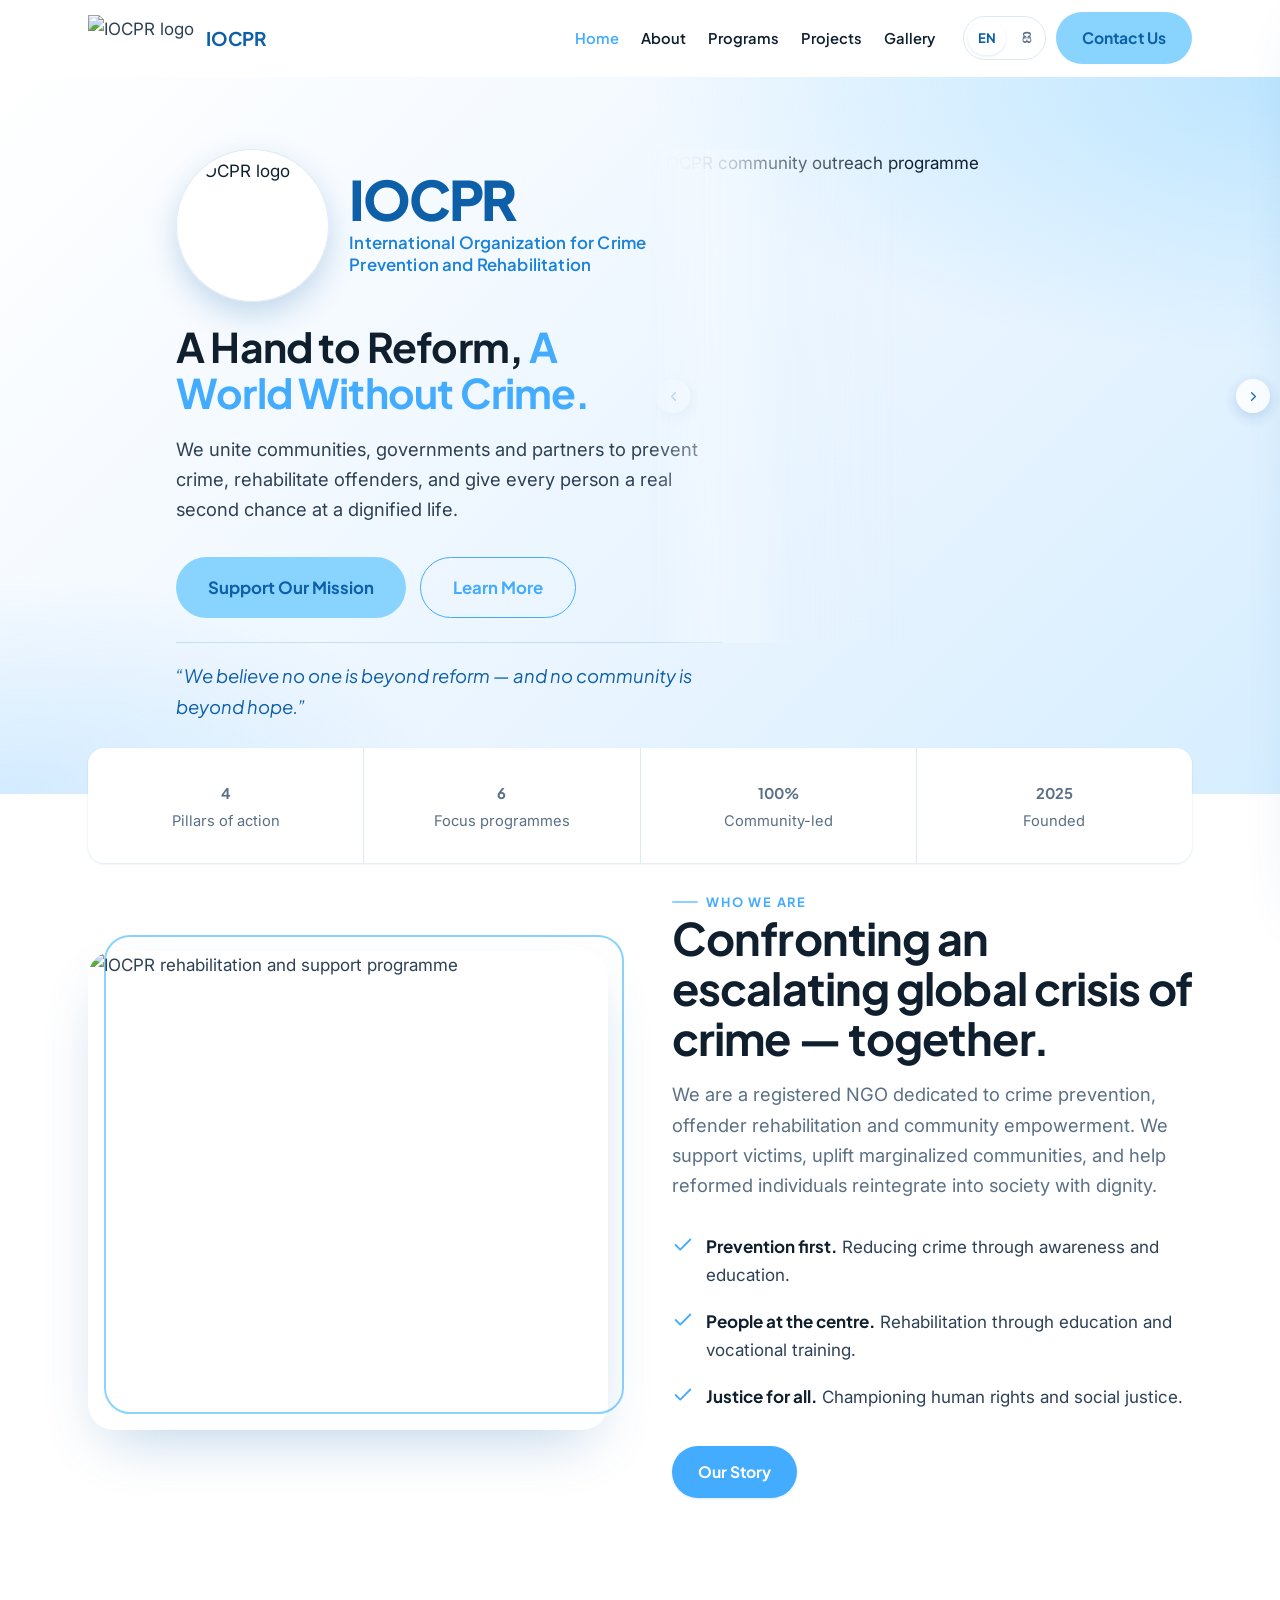
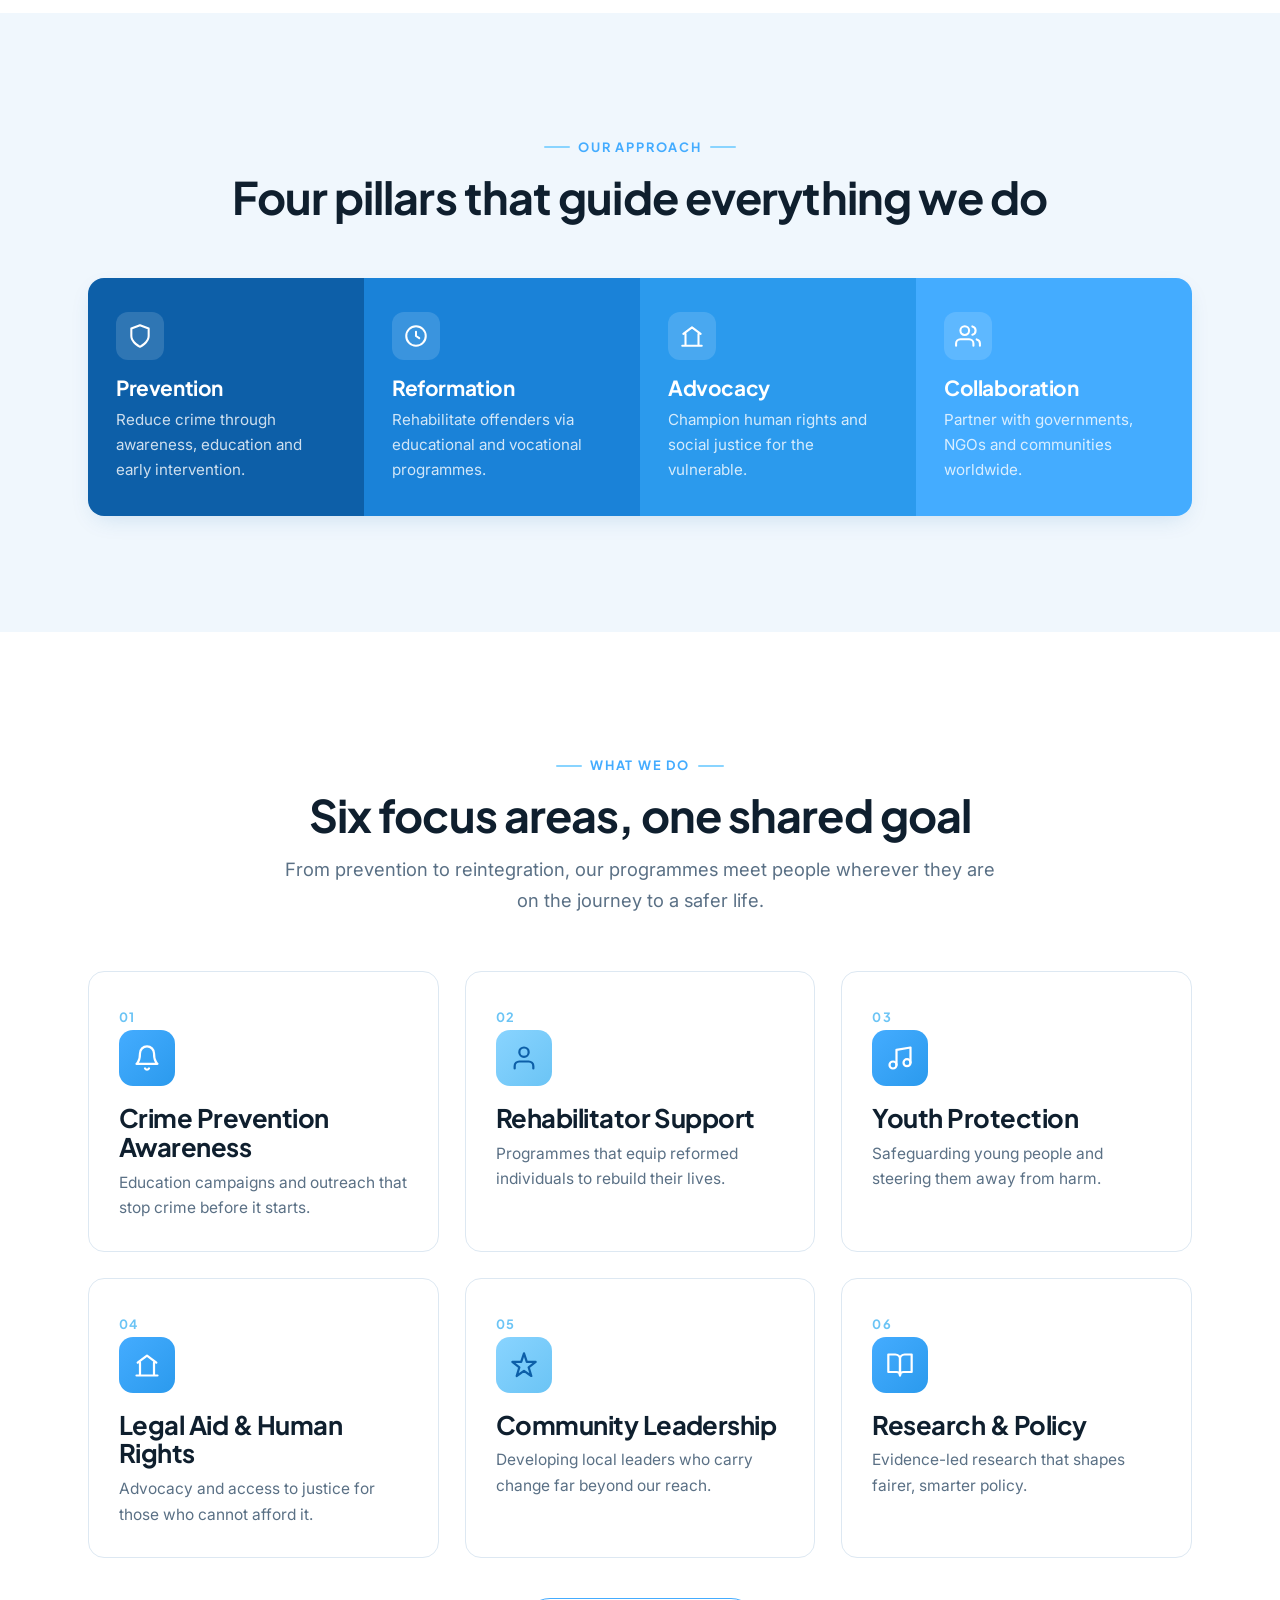
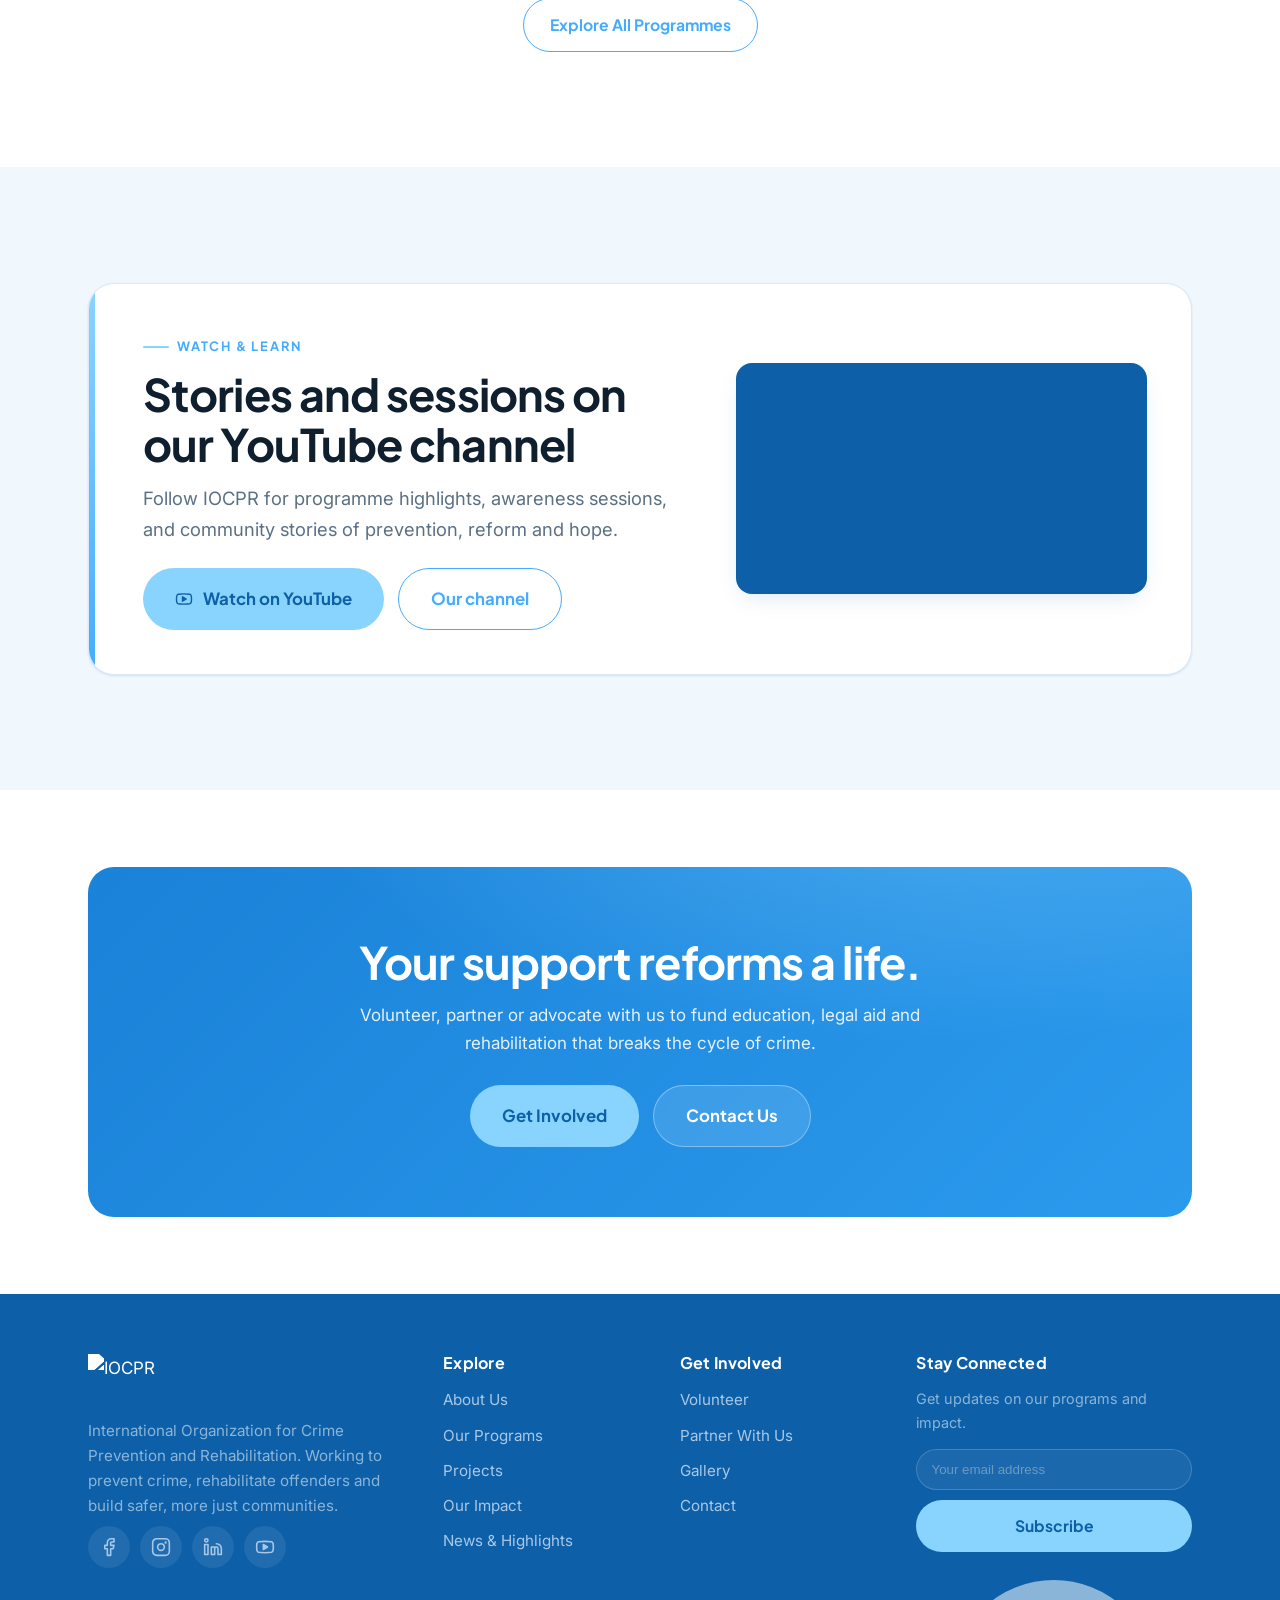
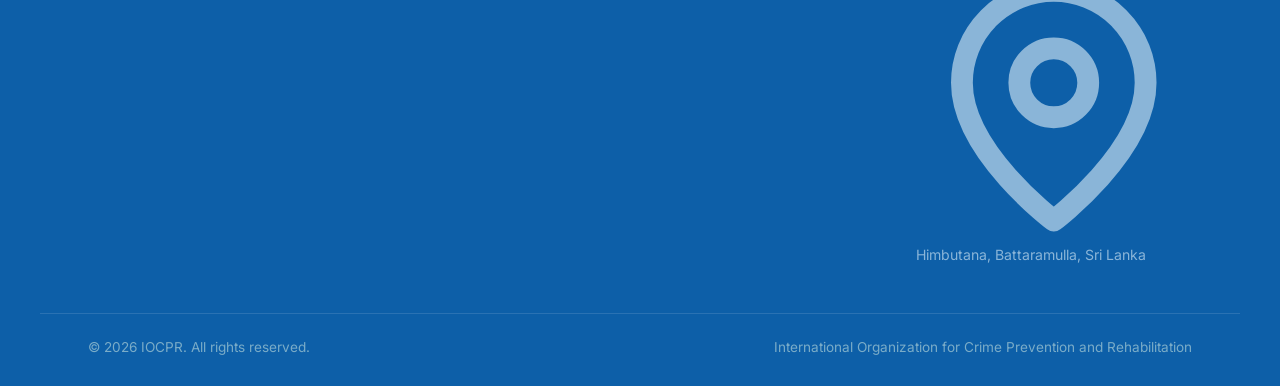
==== index.html @ fc754034 "Improve mobile nav, gallery filtering, project carousels, and hero layout. Co-authored-by: Cursor <c" ====
<!DOCTYPE html>
<html lang="en">
<head>
  <meta charset="UTF-8" />
  <meta name="viewport" content="width=device-width, initial-scale=1.0" />
  <title>IOCPR — A Hand to Reform, A World Without Crime</title>
  <meta name="description" content="The International Organization for Crime Prevention and Rehabilitation (IOCPR) works to prevent crime, rehabilitate offenders, and build safer, more just communities." />
  <link rel="icon" href="https://iocpr.com/wp-content/uploads/2026/03/IOCRP-scaled.png" />
  <link rel="preconnect" href="https://fonts.googleapis.com" />
  <link rel="preconnect" href="https://fonts.gstatic.com" crossorigin />
  <link href="https://fonts.googleapis.com/css2?family=Inter:wght@400;500;600&family=Plus+Jakarta+Sans:wght@600;700;800&display=swap" rel="stylesheet" />
  <link rel="stylesheet" href="assets/css/styles.css" />
</head>
<body data-page="home">
  <div id="site-header"></div>

  <!-- ===================== HERO ===================== -->
  <section class="hero">
    <div class="hero-inner">
      <div class="hero-copy reveal">
        <div class="hero-brand">
          <img class="hero-brand__logo" src="https://iocpr.com/wp-content/uploads/2026/03/IOCRP-scaled.png" alt="IOCPR logo" />
          <div class="hero-brand__text">
            <span class="hero-brand__abbr">IOCPR</span>
            <span class="hero-brand__full">International Organization for Crime Prevention and Rehabilitation</span>
          </div>
        </div>
        <h1>A Hand to Reform, <em>A World Without Crime.</em></h1>
        <p class="lead">We unite communities, governments and partners to prevent crime, rehabilitate offenders, and give every person a real second chance at a dignified life.</p>
        <div class="btn-row">
          <a href="get-involved.html" class="btn btn--accent btn--lg">Support Our Mission</a>
          <a href="about.html" class="btn btn--outline btn--lg">Learn More</a>
        </div>
      </div>
      <div class="hero-frame reveal" data-d="1" data-hero-frame aria-label="Programme photos">
        <div class="hero-frame__viewport">
          <div class="hero-frame__track" data-hero-track>
            <figure class="hero-frame__slide is-active">
              <img src="https://iocpr.com/wp-content/uploads/2026/03/WhatsApp-Image-2026-03-18-at-20.56.37.jpeg" alt="IOCPR community outreach programme" />
            </figure>
          </div>
        </div>
        <button type="button" class="hero-frame__btn hero-frame__btn--prev" aria-label="Previous photo">
          <svg viewBox="0 0 24 24" fill="none" stroke="currentColor" stroke-width="2.2" stroke-linecap="round" stroke-linejoin="round"><path d="M15 18l-6-6 6-6"/></svg>
        </button>
        <button type="button" class="hero-frame__btn hero-frame__btn--next" aria-label="Next photo">
          <svg viewBox="0 0 24 24" fill="none" stroke="currentColor" stroke-width="2.2" stroke-linecap="round" stroke-linejoin="round"><path d="M9 18l6-6-6-6"/></svg>
        </button>
        <div class="hero-frame__dots" data-hero-dots hidden></div>
      </div>
      <p class="hero-tagline reveal">“We believe no one is beyond reform — and no community is beyond hope.”</p>
    </div>
  </section>

  <!-- ===================== STATS ===================== -->
  <section class="section--tight stats-band">
    <div class="container">
      <div class="stats reveal">
        <div class="stat"><b><span data-count="4">0</span></b><span>Pillars of action</span></div>
        <div class="stat"><b><span data-count="6">0</span></b><span>Focus programmes</span></div>
        <div class="stat"><b><span data-count="100" data-suffix="%">0</span></b><span>Community-led</span></div>
        <div class="stat"><b><span data-count="2025">0</span></b><span>Founded</span></div>
      </div>
    </div>
  </section>

  <!-- ===================== MISSION SPLIT ===================== -->
  <section class="section" style="padding-top:20px">
    <div class="container split">
      <div class="media-frame reveal">
        <img src="https://iocpr.com/wp-content/uploads/2026/03/WhatsApp-Image-2026-03-18-at-20.56.36.jpeg" alt="IOCPR rehabilitation and support programme" />
      </div>
      <div class="reveal" data-d="2">
        <span class="eyebrow">Who we are</span>
        <h2>Confronting an escalating global crisis of crime — together.</h2>
        <p class="lead" style="margin:16px 0 22px">We are a registered NGO dedicated to crime prevention, offender rehabilitation and community empowerment. We support victims, uplift marginalized communities, and help reformed individuals reintegrate into society with dignity.</p>
        <ul class="check-list">
          <li><svg viewBox="0 0 24 24" fill="none" stroke="currentColor" stroke-width="2" stroke-linecap="round" stroke-linejoin="round"><path d="M20 6 9 17l-5-5"/></svg><span><b>Prevention first.</b> Reducing crime through awareness and education.</span></li>
          <li><svg viewBox="0 0 24 24" fill="none" stroke="currentColor" stroke-width="2" stroke-linecap="round" stroke-linejoin="round"><path d="M20 6 9 17l-5-5"/></svg><span><b>People at the centre.</b> Rehabilitation through education and vocational training.</span></li>
          <li><svg viewBox="0 0 24 24" fill="none" stroke="currentColor" stroke-width="2" stroke-linecap="round" stroke-linejoin="round"><path d="M20 6 9 17l-5-5"/></svg><span><b>Justice for all.</b> Championing human rights and social justice.</span></li>
        </ul>
        <div class="btn-row" style="margin-top:26px"><a href="about.html" class="btn btn--primary">Our Story</a></div>
      </div>
    </div>
  </section>

  <!-- ===================== PILLARS ===================== -->
  <section class="section bg-soft">
    <div class="container">
      <div class="section-head center"><span class="eyebrow">Our approach</span><h2>Four pillars that guide everything we do</h2></div>
      <div class="pillars reveal">
        <div class="pillar"><span class="ic"><svg viewBox="0 0 24 24" fill="none" stroke="currentColor" stroke-width="1.9" stroke-linecap="round" stroke-linejoin="round"><path d="M12 22s8-4 8-10V5l-8-3-8 3v7c0 6 8 10 8 10z"/></svg></span><h3>Prevention</h3><p>Reduce crime through awareness, education and early intervention.</p></div>
        <div class="pillar"><span class="ic"><svg viewBox="0 0 24 24" fill="none" stroke="currentColor" stroke-width="1.9" stroke-linecap="round" stroke-linejoin="round"><path d="M3 12a9 9 0 1 0 18 0 9 9 0 0 0-18 0z"/><path d="M12 8v4l3 2"/></svg></span><h3>Reformation</h3><p>Rehabilitate offenders via educational and vocational programmes.</p></div>
        <div class="pillar"><span class="ic"><svg viewBox="0 0 24 24" fill="none" stroke="currentColor" stroke-width="1.9" stroke-linecap="round" stroke-linejoin="round"><path d="M3 21h18M6 21V10M18 21V10M4 10l8-6 8 6"/></svg></span><h3>Advocacy</h3><p>Champion human rights and social justice for the vulnerable.</p></div>
        <div class="pillar"><span class="ic"><svg viewBox="0 0 24 24" fill="none" stroke="currentColor" stroke-width="1.9" stroke-linecap="round" stroke-linejoin="round"><path d="M17 21v-2a4 4 0 0 0-4-4H5a4 4 0 0 0-4 4v2"/><circle cx="9" cy="7" r="4"/><path d="M23 21v-2a4 4 0 0 0-3-3.87M16 3.13a4 4 0 0 1 0 7.75"/></svg></span><h3>Collaboration</h3><p>Partner with governments, NGOs and communities worldwide.</p></div>
      </div>
    </div>
  </section>

  <!-- ===================== FOCUS AREAS ===================== -->
  <section class="section">
    <div class="container">
      <div class="section-head center"><span class="eyebrow">What we do</span><h2>Six focus areas, one shared goal</h2><p class="lead maxw">From prevention to reintegration, our programmes meet people wherever they are on the journey to a safer life.</p></div>
      <div class="grid grid-3">
        <div class="card reveal"><span class="num">01</span><span class="ic"><svg viewBox="0 0 24 24" fill="none" stroke="currentColor" stroke-width="1.9" stroke-linecap="round" stroke-linejoin="round"><path d="M18 8a6 6 0 0 0-12 0c0 7-3 9-3 9h18s-3-2-3-9"/><path d="M13.7 21a2 2 0 0 1-3.4 0"/></svg></span><h3>Crime Prevention Awareness</h3><p>Education campaigns and outreach that stop crime before it starts.</p></div>
        <div class="card alt reveal" data-d="1"><span class="num">02</span><span class="ic"><svg viewBox="0 0 24 24" fill="none" stroke="currentColor" stroke-width="1.9" stroke-linecap="round" stroke-linejoin="round"><path d="M20 21v-2a4 4 0 0 0-4-4H8a4 4 0 0 0-4 4v2"/><circle cx="12" cy="7" r="4"/></svg></span><h3>Rehabilitator Support</h3><p>Programmes that equip reformed individuals to rebuild their lives.</p></div>
        <div class="card reveal" data-d="2"><span class="num">03</span><span class="ic"><svg viewBox="0 0 24 24" fill="none" stroke="currentColor" stroke-width="1.9" stroke-linecap="round" stroke-linejoin="round"><path d="M9 18V5l12-2v13"/><circle cx="6" cy="18" r="3"/><circle cx="18" cy="16" r="3"/></svg></span><h3>Youth Protection</h3><p>Safeguarding young people and steering them away from harm.</p></div>
        <div class="card reveal"><span class="num">04</span><span class="ic"><svg viewBox="0 0 24 24" fill="none" stroke="currentColor" stroke-width="1.9" stroke-linecap="round" stroke-linejoin="round"><path d="M3 21h18M6 21V10M18 21V10M4 10l8-6 8 6"/></svg></span><h3>Legal Aid &amp; Human Rights</h3><p>Advocacy and access to justice for those who cannot afford it.</p></div>
        <div class="card alt reveal" data-d="1"><span class="num">05</span><span class="ic"><svg viewBox="0 0 24 24" fill="none" stroke="currentColor" stroke-width="1.9" stroke-linecap="round" stroke-linejoin="round"><path d="m12 2 2.4 7.4H22l-6 4.6 2.3 7.4L12 17l-6.3 4.4L8 14 2 9.4h7.6z"/></svg></span><h3>Community Leadership</h3><p>Developing local leaders who carry change far beyond our reach.</p></div>
        <div class="card reveal" data-d="2"><span class="num">06</span><span class="ic"><svg viewBox="0 0 24 24" fill="none" stroke="currentColor" stroke-width="1.9" stroke-linecap="round" stroke-linejoin="round"><path d="M2 3h6a4 4 0 0 1 4 4v14a3 3 0 0 0-3-3H2z"/><path d="M22 3h-6a4 4 0 0 0-4 4v14a3 3 0 0 1 3-3h7z"/></svg></span><h3>Research &amp; Policy</h3><p>Evidence-led research that shapes fairer, smarter policy.</p></div>
      </div>
      <div class="center" style="margin-top:40px"><a href="programs.html" class="btn btn--outline">Explore All Programmes</a></div>
    </div>
  </section>

  <!-- ===================== YOUTUBE ===================== -->
  <section class="section bg-soft">
    <div class="container">
      <div class="yt-band reveal">
        <div class="yt-band__content">
          <span class="eyebrow">Watch &amp; learn</span>
          <h2>Stories and sessions on our YouTube channel</h2>
          <p class="lead">Follow IOCPR for programme highlights, awareness sessions, and community stories of prevention, reform and hope.</p>
          <div class="btn-row">
            <a href="https://youtu.be/LJh3qF5nl9w" class="btn btn--accent btn--lg" target="_blank" rel="noopener">
              <svg viewBox="0 0 24 24" width="22" height="22" fill="none" stroke="currentColor" stroke-width="1.9" stroke-linecap="round" stroke-linejoin="round" aria-hidden="true"><path d="M22 12s0-3-.4-4.4a2.8 2.8 0 0 0-2-2C17.8 5.2 12 5.2 12 5.2s-5.8 0-7.6.4a2.8 2.8 0 0 0-2 2C2 9 2 12 2 12s0 3 .4 4.4a2.8 2.8 0 0 0 2 2c1.8.4 7.6.4 7.6.4s5.8 0 7.6-.4a2.8 2.8 0 0 0 2-2C22 15 22 12 22 12z"/><path d="m10 9 5 3-5 3z" fill="currentColor"/></svg>
              Watch on YouTube
            </a>
            <a href="https://www.youtube.com/@iocprofficial" class="btn btn--outline btn--lg" target="_blank" rel="noopener">Our channel</a>
          </div>
        </div>
        <div class="yt-band__visual yt-band__visual--embed">
          <iframe
            src="https://www.youtube.com/embed/LJh3qF5nl9w"
            title="IOCPR YouTube video"
            allow="accelerometer; autoplay; clipboard-write; encrypted-media; gyroscope; picture-in-picture; web-share"
            allowfullscreen
            loading="lazy"
            referrerpolicy="strict-origin-when-cross-origin"></iframe>
        </div>
      </div>
    </div>
  </section>

  <!-- ===================== CTA ===================== -->
  <section class="section--tight"><div class="container"><div class="cta reveal">
    <h2>Your support reforms a life.</h2>
    <p>Volunteer, partner or advocate with us to fund education, legal aid and rehabilitation that breaks the cycle of crime.</p>
    <div class="btn-row" style="justify-content:center"><a href="get-involved.html" class="btn btn--accent btn--lg">Get Involved</a><a href="contact.html" class="btn btn--ghost btn--lg">Contact Us</a></div>
  </div></div></section>

  <div id="site-footer"></div>

  <script src="assets/js/config.js"></script>
  <script src="assets/js/i18n.js?v=2"></script>
  <script src="assets/js/wp.js?v=4"></script>
  <script src="assets/js/ui.js?v=4"></script>
  <script src="assets/js/home.js?v=7"></script>
</body>
</html>
---- assets/css/styles.css ----
/* ==========================================================================
   IOCPR — International Organization for Crime Prevention and Rehabilitation
   Design system & global styles
   ========================================================================== */

:root {
  /* Brand palette */
  --brand:        #44ACFF;   /* primary blue */
  --brand-600:    #2B9AED;
  --brand-700:    #1A82D8;
  --brand-900:    #0D5FA8;
  --accent:       #89D4FF;   /* light blue accent */
  --accent-600:   #6BC4F5;
  --coral:        #44ACFF;

  /* Neutrals */
  --ink:          #0F1F2E;
  --body:         #2D4055;
  --muted:        #5A7085;
  --line:         #DDE8F2;
  --surface:      #ffffff;
  --surface-2:    #F0F7FD;
  --surface-3:    #E8F4FF;
  --cream:        #F5FAFF;

  /* Effects */
  --shadow-sm:  0 1px 2px rgba(13, 95, 168, .06), 0 1px 3px rgba(13, 95, 168, .08);
  --shadow-md:  0 8px 24px -8px rgba(13, 95, 168, .18);
  --shadow-lg:  0 24px 60px -20px rgba(13, 95, 168, .30);
  --radius:     16px;
  --radius-sm:  10px;
  --radius-lg:  26px;

  --container: 1200px;
  --gutter: clamp(20px, 5vw, 48px);

  --font-head: "Plus Jakarta Sans", system-ui, sans-serif;
  --font-body: "Inter", system-ui, sans-serif;

  --ease: cubic-bezier(.22, 1, .36, 1);
}

/* ---------- Reset ---------- */
*, *::before, *::after { box-sizing: border-box; }
* { margin: 0; }
html { scroll-behavior: smooth; -webkit-text-size-adjust: 100%; overflow-x: clip; }
body {
  font-family: var(--font-body);
  color: var(--body);
  background: var(--surface);
  line-height: 1.65;
  font-size: 17px;
  -webkit-font-smoothing: antialiased;
  text-rendering: optimizeLegibility;
  overflow-x: clip;
}
img, svg, video { display: block; max-width: 100%; height: auto; }
a { color: inherit; text-decoration: none; }
button { font: inherit; cursor: pointer; border: 0; background: none; }
ul { list-style: none; padding: 0; }
:focus-visible { outline: 3px solid var(--accent); outline-offset: 3px; border-radius: 4px; }

h1, h2, h3, h4 {
  font-family: var(--font-head);
  color: var(--ink);
  line-height: 1.12;
  font-weight: 700;
  letter-spacing: -.02em;
}
h1 { font-size: clamp(2.3rem, 5.2vw, 4rem); }
h2 { font-size: clamp(1.8rem, 3.6vw, 2.8rem); }
h3 { font-size: clamp(1.25rem, 2vw, 1.6rem); }
p { color: var(--body); }

/* ---------- Layout helpers ---------- */
.container { width: 100%; max-width: var(--container); margin-inline: auto; padding-inline: var(--gutter); }
.section { padding-block: clamp(64px, 9vw, 120px); }
.section--tight { padding-block: clamp(48px, 6vw, 80px); }
.bg-soft { background: var(--surface-2); }
.bg-cream { background: var(--cream); }
.bg-ink { background: var(--brand-900); color: #B8DBF5; }
.center { text-align: center; }
.maxw { max-width: 720px; }
.center .maxw { margin-inline: auto; }

.eyebrow {
  display: inline-flex; align-items: center; gap: 8px;
  font-family: var(--font-head); font-weight: 700;
  font-size: .8rem; letter-spacing: .14em; text-transform: uppercase;
  color: var(--brand);
}
.eyebrow::before { content: ""; width: 26px; height: 2px; background: var(--accent); border-radius: 2px; }
.center .eyebrow::after { content: ""; width: 26px; height: 2px; background: var(--accent); border-radius: 2px; }
.lead { font-size: 1.15rem; color: var(--muted); }
.section-head { margin-bottom: clamp(36px, 5vw, 56px); }
.section-head h2 { margin-top: 14px; }
.section-head p { margin-top: 14px; }

/* ---------- Buttons ---------- */
.btn {
  display: inline-flex; align-items: center; justify-content: center; gap: 9px;
  font-family: var(--font-head); font-weight: 700; font-size: .98rem;
  padding: 13px 26px; border-radius: 999px;
  transition: transform .25s var(--ease), box-shadow .25s var(--ease), background .25s, color .25s;
  white-space: nowrap;
}
.btn svg { width: 18px; height: 18px; }
.btn--primary { background: var(--brand); color: #fff; box-shadow: var(--shadow-sm); }
.btn--primary:hover { background: var(--brand-600); transform: translateY(-2px); box-shadow: var(--shadow-md); }
.btn--accent { background: var(--accent); color: var(--brand-900); }
.btn--accent:hover { background: var(--accent-600); transform: translateY(-2px); box-shadow: var(--shadow-md); }
.btn--ghost { background: rgba(255,255,255,.12); color: #fff; backdrop-filter: blur(6px); border: 1px solid rgba(255,255,255,.35); }
.btn--ghost:hover { background: rgba(255,255,255,.22); transform: translateY(-2px); }
.btn--outline { border: 1.5px solid var(--brand); color: var(--brand); }
.btn--outline:hover { background: var(--brand); color: #fff; transform: translateY(-2px); }
.btn--lg { padding: 16px 32px; font-size: 1.05rem; }
.btn-row { display: flex; flex-wrap: wrap; gap: 14px; }
.center .btn-row { justify-content: center; }

/* ==========================================================================
   Header
   ========================================================================== */
.site-header {
  position: sticky; top: 0; z-index: 100;
  background: rgba(255,255,255,.82);
  backdrop-filter: saturate(180%) blur(14px);
  border-bottom: 1px solid transparent;
  transition: border-color .3s, box-shadow .3s, background .3s;
}
.site-header.is-scrolled { border-color: var(--line); box-shadow: var(--shadow-sm); }
.nav { display: flex; align-items: center; gap: 12px; height: 76px; min-width: 0; }
.brand { display: flex; align-items: center; gap: 12px; margin-right: auto; flex: 1 1 auto; min-width: 0; }
.brand img { height: 46px; width: auto; flex: none; }
.brand__txt { display: flex; flex-direction: column; line-height: 1.1; min-width: 0; }
.brand__txt b { font-family: var(--font-head); font-size: 1.18rem; color: var(--brand-900); letter-spacing: -.01em; white-space: nowrap; overflow: hidden; text-overflow: ellipsis; }
.brand__txt span { font-size: .62rem; letter-spacing: .05em; color: var(--muted); text-transform: uppercase; white-space: nowrap; }

.nav-links { display: flex; align-items: center; gap: 2px; }
.nav-links a {
  font-family: var(--font-head); font-weight: 600; font-size: .92rem;
  color: var(--ink); padding: 9px 10px; border-radius: 9px;
  transition: color .2s, background .2s;
}
.nav-links a:hover { color: var(--brand); background: var(--surface-2); }
.nav-links a.active { color: var(--brand); }
.nav-cta { display: flex; align-items: center; gap: 10px; margin-left: 6px; flex: none; }

/* ---------- language switch ---------- */
.lang-switch { display:flex; align-items:center; gap:6px; padding:4px; border:1px solid var(--line); border-radius:999px; background: rgba(255,255,255,.65); }
.lang-btn { padding:6px 10px; border-radius:999px; font-family: var(--font-head); font-weight: 700; font-size: .82rem; color: var(--muted); }
.lang-btn.active { background: var(--surface); color: var(--brand-900); box-shadow: var(--shadow-sm); }

.nav-toggle {
  display: none; width: 46px; height: 46px; border-radius: 12px; flex: none;
  color: var(--brand-900); background: var(--surface-2); border: 1px solid var(--line);
  transition: background .2s, border-color .2s, color .2s;
}
.nav-toggle:hover { background: var(--surface-3); border-color: var(--brand); color: var(--brand); }
.nav-toggle svg { width: 26px; height: 26px; margin-inline: auto; }

/* mobile drawer */
.nav-backdrop {
  position: fixed; inset: 0; background: rgba(13,95,168,.5); backdrop-filter: blur(3px);
  opacity: 0; visibility: hidden; transition: .3s; z-index: 200;
  pointer-events: none;
}
.nav-backdrop.open { opacity: 1; visibility: visible; pointer-events: auto; }
.drawer {
  position: fixed; top: 0; right: 0; height: 100%; height: 100dvh; width: min(88vw, 360px);
  background: #fff; z-index: 210; padding: 20px 20px 32px;
  display: flex; flex-direction: column; gap: 4px;
  transform: translateX(105%); transition: transform .35s var(--ease); box-shadow: var(--shadow-lg);
  overflow-y: auto; -webkit-overflow-scrolling: touch;
}
.drawer.open { transform: translateX(0); }
.drawer__top { display: flex; justify-content: space-between; align-items: center; gap: 12px; margin-bottom: 12px; padding-bottom: 14px; border-bottom: 1px solid var(--line); }
.drawer__top b { font-family: var(--font-head); color: var(--brand-900); font-size: 1.1rem; }
.drawer__top .nav-toggle { display: grid; place-items: center; }
.drawer a {
  font-family: var(--font-head); font-weight: 600; font-size: 1.05rem; color: var(--ink);
  padding: 14px 12px; border-radius: 10px; border-bottom: 1px solid var(--line);
}
.drawer a:hover, .drawer a.active { color: var(--brand); background: var(--surface-2); }
.drawer-links { display: flex; flex-direction: column; }
.drawer-actions { margin-top: auto; padding-top: 18px; display: flex; flex-direction: column; gap: 12px; }
.drawer .lang-switch { align-self: flex-start; }
.drawer .btn { width: 100%; margin-top: 0; }

/* ==========================================================================
   Hero — text left, photo rectangle beside it (not full-bleed)
   ========================================================================== */
.hero {
  position: relative; overflow: hidden; color: var(--ink);
  width: 100%;
  background-color: #F5FAFF;
  background-image:
    radial-gradient(90% 70% at 100% 0%, rgba(137, 212, 255, .45), transparent 55%),
    radial-gradient(70% 60% at 0% 100%, rgba(68, 172, 255, .18), transparent 50%),
    linear-gradient(135deg, #FFFFFF 0%, #F5FAFF 28%, #E8F4FF 62%, #D6EEFF 100%);
}
.hero-inner {
  width: 100%;
  max-width: none;
  margin: 0;
  padding: clamp(40px, 6vw, 72px) 0 clamp(40px, 6vw, 72px) var(--gutter);
  display: grid;
  grid-template-columns: minmax(0, 0.95fr) minmax(0, 1.1fr);
  grid-template-rows: auto auto;
  column-gap: clamp(28px, 4vw, 56px);
  row-gap: 0;
  align-items: stretch;
}
.hero-copy {
  grid-column: 1;
  grid-row: 1;
  width: 100%;
  max-width: 560px;
  margin-left: clamp(48px, 10vw, 140px);
  margin-right: 0;
  padding-bottom: 24px;
  border-bottom: 1px solid rgba(13, 95, 168, .16);
}
.hero-tagline {
  grid-column: 1;
  grid-row: 2;
  width: 100%;
  max-width: 560px;
  margin-left: clamp(48px, 10vw, 140px);
  margin-top: 18px;
  padding-top: 0;
  border-top: 0;
  font-family: var(--font-head); font-style: italic; font-size: 1.15rem; color: var(--brand-900);
}
.hero-brand {
  display: flex; align-items: center; gap: clamp(12px, 2.2vw, 20px);
  margin: 0 0 22px; max-width: 42rem;
}
.hero-brand__logo {
  flex: none; width: 28%; max-width: 28%; height: auto;
  aspect-ratio: 1; object-fit: contain; border-radius: 50%;
  background: rgba(255,255,255,.96); padding: 7px;
  box-shadow: 0 12px 30px rgba(13, 95, 168, .22);
  border: 1px solid rgba(13, 95, 168, .12);
}
.hero-brand__text {
  flex: 1 1 0; display: flex; flex-direction: column; gap: 6px; min-width: 0;
}
.hero-brand__abbr {
  font-family: var(--font-head); font-weight: 800;
  font-size: clamp(2rem, 4.8vw, 3.4rem); line-height: .95;
  letter-spacing: -.04em; color: var(--brand-900);
}
.hero-brand__full {
  font-family: var(--font-head); font-weight: 600;
  font-size: clamp(.88rem, 1.45vw, 1.05rem); line-height: 1.35;
  letter-spacing: .01em; color: var(--brand-700);
  max-width: none;
}
.hero h1 {
  color: var(--ink); margin: 8px 0 18px;
  font-size: clamp(1.7rem, 3.4vw, 2.55rem); font-weight: 700;
  max-width: 16ch; letter-spacing: -.02em;
}
.hero h1 em { font-style: normal; color: var(--brand); }
.hero p.lead { color: var(--body); max-width: 540px; }
.hero .btn-row { margin-top: 32px; }

/* Photo rectangle beside text — height matches text through buttons (line above tagline) */
.hero-frame {
  grid-column: 2;
  grid-row: 1;
  align-self: stretch;
  position: relative;
  width: 100%;
  max-width: 100%;
  height: 100%;
  min-height: 0;
  margin: 0;
  border-radius: 0;
  overflow: hidden;
  background: transparent;
  box-shadow: none;
  border: 0;
  aspect-ratio: auto;
  max-height: none;
  touch-action: pan-y;
  user-select: none;
  cursor: grab;
  -webkit-mask-image: linear-gradient(90deg, transparent 0%, #000 18%, #000 100%);
  mask-image: linear-gradient(90deg, transparent 0%, #000 18%, #000 100%);
}
.hero-frame::before {
  content: "";
  position: absolute; inset: 0; z-index: 2; pointer-events: none;
  background: linear-gradient(
    90deg,
    #F5FAFF 0%,
    rgba(245,250,255,.9) 8%,
    rgba(232,244,255,.4) 22%,
    transparent 42%
  );
}
.hero-frame:active { cursor: grabbing; }
.hero-frame__viewport { width: 100%; height: 100%; overflow: hidden; border-radius: 0; }
.hero-frame__track {
  display: flex; height: 100%; width: 100%;
  will-change: transform;
  backface-visibility: hidden;
  transform: translate3d(0, 0, 0);
}
.hero-frame__slide {
  flex: 0 0 100%; width: 100%; height: 100%; margin: 0;
  display: grid; place-items: center;
  background: transparent;
  backface-visibility: hidden;
}
.hero-frame__slide img {
  width: 100%; height: 100%;
  object-fit: contain; object-position: center;
  display: block; pointer-events: none;
}
.hero-frame__btn {
  position: absolute; top: 50%; z-index: 4; transform: translateY(-50%);
  width: 34px; height: 34px; border-radius: 50%;
  display: grid; place-items: center;
  background: rgba(255,255,255,.92); color: var(--brand-900);
  border: 0; box-shadow: 0 4px 14px rgba(13, 95, 168, .22);
  backdrop-filter: blur(8px); cursor: pointer; opacity: .9;
  transition: background .2s, transform .2s, opacity .2s;
}
.hero-frame__btn:hover { background: #fff; opacity: 1; transform: translateY(-50%) scale(1.06); }
.hero-frame__btn svg { width: 15px; height: 15px; pointer-events: none; }
.hero-frame__btn--prev { left: 10px; }
.hero-frame__btn--next { right: 10px; }
.hero-frame--single .hero-frame__btn { display: none; }
.hero-frame__dots {
  position: absolute; left: 0; right: 0; bottom: 12px; z-index: 4;
  display: flex; justify-content: center; gap: 7px; padding: 0 12px;
}
.hero-frame__dot {
  width: 8px; height: 8px; border-radius: 50%; padding: 0;
  background: rgba(255,255,255,.55); border: 1px solid rgba(255,255,255,.85);
}
.hero-frame__dot.is-active { background: var(--accent); transform: scale(1.15); }

/* page hero (inner pages) */
.page-hero {
  color: #E8F4FF; padding-block: clamp(54px, 8vw, 96px); position: relative; overflow: hidden;
  background:
    radial-gradient(110% 120% at 90% 0%, rgba(137,212,255,.22), transparent 55%),
    linear-gradient(150deg, var(--brand-900), var(--brand-700));
}
.page-hero .eyebrow { color: var(--accent); }
.page-hero .eyebrow::before { background: var(--accent); }
.page-hero h1 { color: #fff; margin: 16px 0 14px; max-width: 16ch; }
.page-hero p { color: rgba(232,244,255,.85); max-width: 620px; font-size: 1.12rem; }
.breadcrumb { font-size: .85rem; color: rgba(232,244,255,.7); margin-bottom: 6px; }
.breadcrumb a:hover { color: #fff; }

/* ==========================================================================
   Stats
   ========================================================================== */
.stats {
  display: grid; grid-template-columns: repeat(4, 1fr); gap: 1px;
  background: var(--line); border-radius: var(--radius); overflow: hidden; box-shadow: var(--shadow-sm);
}
.stats-band {
  position: relative; z-index: 3;
  padding-block: 0;
  margin-top: -46px;
}
.stat { background: #fff; padding: 30px 24px; text-align: center; }
.stat b { font-family: var(--font-head); display: block; font-size: clamp(2rem, 4vw, 2.9rem); color: var(--brand); line-height: 1; }
.stat span { display: block; margin-top: 8px; font-size: .92rem; color: var(--muted); }

/* ==========================================================================
   Cards / grids
   ========================================================================== */
.grid { display: grid; gap: 26px; }
.grid-2 { grid-template-columns: repeat(2, 1fr); }
.grid-3 { grid-template-columns: repeat(3, 1fr); }
.grid-4 { grid-template-columns: repeat(4, 1fr); }

.card {
  background: #fff; border: 1px solid var(--line); border-radius: var(--radius);
  padding: 30px; transition: transform .3s var(--ease), box-shadow .3s var(--ease), border-color .3s;
  height: 100%;
}
.card:hover { transform: translateY(-6px); box-shadow: var(--shadow-md); border-color: transparent; }
.card .ic {
  width: 56px; height: 56px; border-radius: 14px; display: grid; place-items: center;
  background: linear-gradient(135deg, var(--brand), var(--brand-600)); color: #fff; margin-bottom: 18px;
}
.card .ic svg { width: 28px; height: 28px; }
.card.alt .ic { background: linear-gradient(135deg, var(--accent), var(--accent-600)); color: var(--brand-900); }
.card h3 { margin-bottom: 8px; }
.card p { font-size: .97rem; color: var(--muted); }
.card .num { font-family: var(--font-head); font-size: .8rem; font-weight: 700; color: var(--accent-600); letter-spacing: .1em; }

/* feature media card */
.feature-card { background:#fff; border:1px solid var(--line); border-radius: var(--radius); overflow: hidden;
  transition: transform .3s var(--ease), box-shadow .3s var(--ease); height:100%; display:flex; flex-direction:column; }
.feature-card:hover { transform: translateY(-6px); box-shadow: var(--shadow-md); }
.feature-card img { width:100%; aspect-ratio: 16/10; object-fit: cover; background: var(--surface-3); }
.feature-card .body { padding: 24px; display:flex; flex-direction:column; gap:10px; flex:1; }
.feature-card .tag { align-self:flex-start; font-family:var(--font-head); font-size:.72rem; font-weight:700; letter-spacing:.08em; text-transform:uppercase; color:var(--brand); background:var(--surface-3); padding:5px 11px; border-radius:999px; }
.feature-card h3 { font-size: 1.18rem; }
.feature-card .meta { font-size:.82rem; color:var(--muted); margin-top:auto; }
.feature-card .more { font-family:var(--font-head); font-weight:700; color:var(--brand); font-size:.92rem; display:inline-flex; gap:6px; align-items:center; }

/* ---------- Project cards + carousel ---------- */
.project-card {
  background: #fff; border: 1px solid var(--line); border-radius: var(--radius);
  overflow: hidden; height: 100%; display: flex; flex-direction: column;
  transition: transform .3s var(--ease), box-shadow .3s var(--ease);
}
.project-card:hover { transform: translateY(-6px); box-shadow: var(--shadow-md); }
.project-card .body { padding: 24px; display: flex; flex-direction: column; gap: 10px; flex: 1; }
.project-card .body p { font-size: .95rem; color: var(--muted); }
.project-card .tag { align-self: flex-start; font-family: var(--font-head); font-size: .72rem; font-weight: 700; letter-spacing: .08em; text-transform: uppercase; color: var(--brand); background: var(--surface-3); padding: 5px 11px; border-radius: 999px; }
.project-card h3 { font-size: 1.18rem; }
.project-card .meta { font-size: .82rem; color: var(--muted); margin-top: auto; }

.carousel {
  position: relative; background: var(--surface-3); aspect-ratio: 16 / 10; overflow: hidden;
  touch-action: pan-y; user-select: none; cursor: grab;
  isolation: isolate;
}
.carousel:active { cursor: grabbing; }
.carousel__viewport { position: relative; width: 100%; height: 100%; overflow: hidden; }
.carousel__track {
  display: flex; height: 100%; width: 100%;
  will-change: transform;
  backface-visibility: hidden;
  -webkit-backface-visibility: hidden;
  transform: translate3d(0, 0, 0);
}
.carousel__slide {
  position: relative; flex: 0 0 100%; width: 100%; height: 100%; margin: 0;
  backface-visibility: hidden; -webkit-backface-visibility: hidden;
  transform: translateZ(0);
}
.carousel__slide img {
  width: 100%; height: 100%; object-fit: cover; display: block; pointer-events: none;
  backface-visibility: hidden; -webkit-backface-visibility: hidden;
  transform: translateZ(0);
}
.carousel__btn {
  position: absolute; top: 50%; z-index: 5; transform: translateY(-50%);
  width: 32px; height: 32px; border-radius: 50%;
  display: none; place-items: center;
  background: rgba(255,255,255,.88); color: var(--brand-900);
  border: 0; box-shadow: 0 4px 14px rgba(13, 95, 168, .22);
  backdrop-filter: blur(8px);
  transition: background .2s, transform .2s, box-shadow .2s, opacity .2s;
  cursor: pointer; pointer-events: auto; opacity: .85;
}
.carousel--multi .carousel__btn { display: grid; }
.carousel__btn:hover {
  background: #fff; opacity: 1;
  box-shadow: 0 6px 18px rgba(13, 95, 168, .28);
  transform: translateY(-50%) scale(1.08);
}
.carousel__btn:active { transform: translateY(-50%) scale(.94); }
.carousel__btn svg { width: 14px; height: 14px; pointer-events: none; stroke-width: 2.4; }
.carousel__btn--prev { left: 10px; }
.carousel__btn--next { right: 10px; }

@media (min-width: 721px) {
  .carousel--multi .carousel__btn {
    width: 34px; height: 34px; opacity: 0;
  }
  .carousel--multi:hover .carousel__btn,
  .carousel--multi:focus-within .carousel__btn { opacity: .95; }
  .carousel__btn:hover { opacity: 1; background: var(--accent); color: var(--brand-900); }
  .carousel__btn svg { width: 15px; height: 15px; }
}

@media (max-width: 720px) {
  .carousel__btn {
    width: 30px; height: 30px; opacity: .9;
  }
  .carousel__btn--prev { left: 8px; }
  .carousel__btn--next { right: 8px; }
  .carousel__btn svg { width: 13px; height: 13px; }
}
.carousel__dots {
  position: absolute; left: 0; right: 0; bottom: 12px; z-index: 3;
  display: flex; justify-content: center; gap: 7px; padding: 0 12px;
}
.carousel__dot {
  width: 8px; height: 8px; border-radius: 50%; padding: 0;
  background: rgba(255,255,255,.55); border: 1px solid rgba(255,255,255,.8);
  transition: background .2s, transform .2s;
}
.carousel__dot.is-active { background: var(--accent); transform: scale(1.2); border-color: #fff; }
.carousel__count {
  position: absolute; top: 12px; right: 12px; z-index: 3;
  font-family: var(--font-head); font-size: .75rem; font-weight: 700;
  color: #fff; background: rgba(13,95,168,.55); backdrop-filter: blur(6px);
  padding: 5px 10px; border-radius: 999px;
}

/* ---------- Split / about ---------- */
.split { display: grid; grid-template-columns: 1fr 1fr; gap: clamp(34px, 5vw, 70px); align-items: center; }
.split--media-right { direction: ltr; }
.media-frame { position: relative; }
.media-frame img { width: 100%; border-radius: var(--radius-lg); box-shadow: var(--shadow-lg); aspect-ratio: 5/4.6; object-fit: cover; }
.media-frame::before { content:""; position:absolute; inset:-16px -16px 16px 16px; border:2px solid var(--accent); border-radius: var(--radius-lg); z-index:-1; }
.check-list li { display:flex; gap:12px; align-items:flex-start; padding:9px 0; }
.check-list li svg { width:22px; height:22px; flex:none; color: var(--brand); margin-top:2px; }
.check-list b { font-family: var(--font-head); color: var(--ink); }

/* pillars row */
.pillars { display:grid; grid-template-columns: repeat(4,1fr); gap:0; border-radius:var(--radius); overflow:hidden; box-shadow:var(--shadow-md); }
.pillar { padding: 34px 28px; color:#fff; position:relative; }
.pillar:nth-child(1){ background:var(--brand-900);} .pillar:nth-child(2){ background:var(--brand-700);}
.pillar:nth-child(3){ background:var(--brand-600);} .pillar:nth-child(4){ background:var(--brand);}
.pillar .ic { width:48px;height:48px;border-radius:12px;display:grid;place-items:center;background:rgba(255,255,255,.14);margin-bottom:16px;}
.pillar .ic svg{width:26px;height:26px;}
.pillar h3 { color:#fff; font-size:1.3rem; margin-bottom:8px;}
.pillar p { color:rgba(255,255,255,.8); font-size:.95rem;}

/* ---------- CTA banner ---------- */
.cta {
  border-radius: var(--radius-lg); padding: clamp(40px, 6vw, 70px); text-align: center; color:#fff; position:relative; overflow:hidden;
  background: radial-gradient(120% 140% at 80% -20%, rgba(137,212,255,.35), transparent 50%), linear-gradient(135deg, var(--brand-700), var(--brand-600));
}
.cta h2 { color:#fff; }
.cta p { color: rgba(255,255,255,.88); margin: 14px auto 28px; max-width: 600px; }

/* ---------- YouTube band ---------- */
.yt-band {
  display: grid;
  grid-template-columns: 1.15fr 0.85fr;
  gap: clamp(28px, 4vw, 48px);
  align-items: center;
  background: #fff;
  border: 1px solid var(--line);
  border-radius: var(--radius-lg);
  padding: clamp(28px, 4vw, 44px);
  box-shadow: var(--shadow-sm);
  overflow: hidden;
  position: relative;
}
.yt-band::before {
  content: "";
  position: absolute;
  inset: 0 auto 0 0;
  width: 6px;
  background: linear-gradient(180deg, var(--accent), var(--brand));
}
.yt-band__content { padding-left: 10px; }
.yt-band__content h2 { margin: 12px 0 14px; max-width: 18ch; }
.yt-band__content .lead { margin-bottom: 24px; max-width: 46ch; }
.yt-band__content .btn { display: inline-flex; align-items: center; gap: 10px; }
.yt-band__visual {
  display: grid;
  place-items: center;
  min-height: 240px;
  border-radius: var(--radius);
  position: relative;
  overflow: hidden;
  color: #fff;
  background:
    radial-gradient(90% 90% at 80% 10%, rgba(137,212,255,.35), transparent 55%),
    linear-gradient(145deg, var(--brand-900), var(--brand-600));
  box-shadow: var(--shadow-md);
  transition: transform .35s var(--ease), box-shadow .35s var(--ease);
}
.yt-band__visual--embed {
  padding: 0;
  min-height: 0;
  aspect-ratio: 16 / 9;
  background: var(--brand-900);
}
.yt-band__visual--embed iframe {
  width: 100%;
  height: 100%;
  border: 0;
  display: block;
}
.yt-band__visual:hover { transform: translateY(-4px); box-shadow: var(--shadow-lg); }
.yt-band__visual--embed:hover { transform: none; }
.yt-band__play {
  width: 78px; height: 78px; border-radius: 50%;
  display: grid; place-items: center;
  background: var(--accent); color: var(--brand-900);
  box-shadow: 0 12px 30px rgba(13,95,168,.28);
  transition: transform .3s var(--ease);
}
.yt-band__visual:hover .yt-band__play { transform: scale(1.06); }
.yt-band__meta {
  position: absolute; left: 18px; right: 18px; bottom: 18px;
  display: flex; justify-content: space-between; align-items: center; gap: 12px;
  padding: 12px 14px; border-radius: 12px;
  background: rgba(13, 95, 168, .45); backdrop-filter: blur(8px);
  font-size: .9rem;
}
.yt-band__meta b { font-family: var(--font-head); font-weight: 700; letter-spacing: .01em; }
.yt-band__meta span { color: rgba(255,255,255,.78); font-size: .82rem; }

/* ---------- steps ---------- */
.steps { counter-reset: s; display:grid; gap: 22px; }
.step { display:flex; gap:20px; align-items:flex-start; }
.step::before { counter-increment:s; content: counter(s); flex:none; width:48px; height:48px; border-radius:50%;
  display:grid; place-items:center; font-family:var(--font-head); font-weight:800; color:#fff; background:var(--brand); }
.step h3 { font-size:1.2rem; margin-bottom:4px; }
.step p { color: var(--muted); }

/* ---------- gallery ---------- */
.masonry { columns: 3; column-gap: 16px; }
.masonry img { width:100%; margin-bottom:16px; border-radius: var(--radius-sm); box-shadow: var(--shadow-sm); cursor:pointer;
  transition: transform .3s var(--ease), box-shadow .3s var(--ease); background:var(--surface-3); }
.masonry img:hover { transform: scale(1.02); box-shadow: var(--shadow-md); }

.lightbox { position:fixed; inset:0; background:rgba(13,95,168,.92); z-index:300; display:none; place-items:center; padding:24px; }
.lightbox.open { display:grid; }
.lightbox img { max-width:92vw; max-height:88vh; border-radius:var(--radius-sm); box-shadow:var(--shadow-lg); }
.lightbox button { position:absolute; top:24px; right:24px; width:48px; height:48px; border-radius:50%;
  background:rgba(255,255,255,.15); color:#fff; display:grid; place-items:center; }
.lightbox button svg { width:26px; height:26px; }

/* ---------- forms ---------- */
.form-card { background:#fff; border:1px solid var(--line); border-radius:var(--radius-lg); padding: clamp(28px,4vw,44px); box-shadow:var(--shadow-md); }
.field { margin-bottom:18px; }
.field label { display:block; font-family:var(--font-head); font-weight:600; font-size:.9rem; color:var(--ink); margin-bottom:7px; }
.field input, .field textarea, .field select {
  width:100%; padding:13px 15px; border:1.5px solid var(--line); border-radius:var(--radius-sm);
  font: inherit; color:var(--ink); background:var(--surface-2); transition:border-color .2s, background .2s;
}
.field input:focus, .field textarea:focus, .field select:focus { outline:none; border-color:var(--brand); background:#fff; }
.field textarea { resize: vertical; min-height: 130px; }
.form-row { display:grid; grid-template-columns:1fr 1fr; gap:16px; }
.form-note { font-size:.85rem; color:var(--muted); margin-top:6px; }
.form-status { padding:13px 16px; border-radius:var(--radius-sm); font-size:.92rem; margin-bottom:18px; display:none; }
.form-status.show { display:block; }
.form-status.ok { background:#E8F4FF; color:#1A82D8; border:1px solid #B8DBF5; }
.form-status.err { background:#fdecea; color:#a33121; border:1px solid #f3c9c1; }

.info-list { display:grid; gap:20px; }
.info-item { display:flex; gap:16px; align-items:flex-start; }
.info-item .ic { width:48px;height:48px;flex:none;border-radius:12px;display:grid;place-items:center;background:var(--surface-3);color:var(--brand);}
.info-item .ic svg{width:24px;height:24px;}
.info-item b { font-family:var(--font-head); color:var(--ink); display:block; }
.info-item a, .info-item span { color:var(--muted); }
.info-item a:hover { color:var(--brand); }

/* ---------- prose (WP content) ---------- */
.prose { max-width: 760px; }
.prose h2 { font-size:1.7rem; margin: 32px 0 12px; }
.prose h3 { margin: 26px 0 10px; }
.prose p, .prose li { margin-bottom: 14px; line-height:1.75; }
.prose ul { list-style: disc; padding-left: 22px; margin-bottom:16px; }
.prose img { border-radius: var(--radius); margin: 18px 0; }
.prose a { color: var(--brand); text-decoration: underline; }

/* ---------- skeleton / loading ---------- */
.skeleton { position:relative; overflow:hidden; background:var(--surface-3); border-radius:var(--radius); min-height:120px; }
.skeleton::after { content:""; position:absolute; inset:0; transform:translateX(-100%);
  background:linear-gradient(90deg, transparent, rgba(255,255,255,.6), transparent); animation:shimmer 1.4s infinite; }
@keyframes shimmer { 100% { transform:translateX(100%); } }
.empty-note { color:var(--muted); text-align:center; padding:30px; grid-column:1/-1; }

/* ==========================================================================
   Footer
   ========================================================================== */
.site-footer { background: var(--brand-900); color: #A8C8E8; padding-block: 60px 28px; }
.footer-grid { display:grid; grid-template-columns: 1.6fr 1fr 1fr 1.4fr; gap: 40px; }
.site-footer h4 { color:#fff; font-size:1rem; margin-bottom:16px; letter-spacing:.02em; }
.site-footer a { color:#A8C8E8; transition:color .2s; }
.site-footer a:hover { color: var(--accent); }
.footer-brand img { height:48px; margin-bottom:16px; filter: brightness(0) invert(1); }
.footer-brand p { color:#8AB5D8; font-size:.95rem; max-width:300px; }
.foot-links li { margin-bottom:10px; font-size:.95rem; }
.social { display:flex; gap:10px; margin-top:8px; }
.social a { width:42px;height:42px;border-radius:50%;display:grid;place-items:center;background:rgba(255,255,255,.08);}
.social a:hover { background:var(--accent); color:var(--brand-900); }
.social svg { width:20px;height:20px; }
.foot-news input { width:100%; padding:12px 14px; border-radius:999px; border:1px solid rgba(255,255,255,.18);
  background:rgba(255,255,255,.06); color:#fff; margin-bottom:10px; }
.foot-news input::placeholder { color:#6A9BBF; }
.foot-bottom { margin-top:46px; padding-top:22px; border-top:1px solid rgba(255,255,255,.12);
  display:flex; justify-content:space-between; gap:16px; flex-wrap:wrap; font-size:.85rem; color:#7AACC8; }

/* ==========================================================================
   Reveal animation
   ========================================================================== */
.reveal { opacity:0; transform: translateY(26px); transition: opacity .7s var(--ease), transform .7s var(--ease); }
.reveal.in { opacity:1; transform:none; }
.reveal[data-d="1"]{ transition-delay:.08s; } .reveal[data-d="2"]{ transition-delay:.16s; }
.reveal[data-d="3"]{ transition-delay:.24s; } .reveal[data-d="4"]{ transition-delay:.32s; }
@media (prefers-reduced-motion: reduce) { .reveal { opacity:1; transform:none; transition:none; } html{scroll-behavior:auto;} }

/* ==========================================================================
   Responsive
   ========================================================================== */
@media (max-width: 1199px) {
  .nav-links { display: none; }
  .nav-cta .btn { display: none; }
  .nav-toggle { display: grid; place-items: center; }
  .nav { gap: 10px; }
  .hero-brand { max-width: 100%; align-items: flex-start; gap: 12px; }
  .hero-brand__logo {
    width: 28%; max-width: 28%; min-width: 56px;
    border-radius: 50%; padding: 5px;
  }
  .hero-brand__abbr { font-size: clamp(1.7rem, 8vw, 2.4rem); }
  .hero-brand__full { font-size: .88rem; max-width: none; }
  .hero-inner {
    grid-template-columns: 1fr;
    grid-template-rows: auto auto auto;
    column-gap: 24px;
    row-gap: 24px;
    padding: clamp(32px, 6vw, 48px) var(--gutter);
    align-items: stretch;
  }
  .hero-copy {
    grid-column: 1;
    grid-row: 1;
    max-width: 100%;
    margin-left: 0;
  }
  .hero-frame {
    grid-column: 1;
    grid-row: 2;
    height: auto;
    min-height: 220px;
    aspect-ratio: 16 / 10;
    max-height: 300px;
    border-radius: 0;
    -webkit-mask-image: linear-gradient(180deg, transparent 0%, #000 16%, #000 100%);
    mask-image: linear-gradient(180deg, transparent 0%, #000 16%, #000 100%);
  }
  .hero-tagline {
    grid-column: 1;
    grid-row: 3;
    margin-left: 0;
    margin-top: 10px;
    max-width: 100%;
  }
  .hero-frame::before {
    background: linear-gradient(
      180deg,
      #F5FAFF 0%,
      rgba(245,250,255,.7) 12%,
      transparent 36%
    );
  }
  .hero-frame__btn--prev { left: 12px; right: auto; }
  .hero-frame__btn--next { left: auto; right: 12px; }
  .hero-frame__dots { justify-content: center; }
  .grid-4 { grid-template-columns: repeat(2,1fr); }
  .pillars { grid-template-columns: repeat(2,1fr); }
  .footer-grid { grid-template-columns: 1fr 1fr; }
  .masonry { columns: 2; }
}
@media (max-width: 720px) {
  body { font-size: 16px; }
  .nav { height: 64px; gap: 8px; }
  .brand img { height: 38px; }
  .brand__txt b { font-size: 1rem; }
  .nav-cta { gap: 8px; margin-left: 0; }
  .nav-cta .lang-switch { display: none; }
  .nav-toggle { width: 44px; height: 44px; }
  .grid-2, .grid-3, .grid-4, .split, .stats, .form-row, .yt-band { grid-template-columns: 1fr; }
  .stats { display:grid; }
  .pillars { grid-template-columns: 1fr; }
  .masonry { columns: 1; }
  .footer-grid { grid-template-columns: 1fr; }
  .foot-bottom { flex-direction:column; }
}
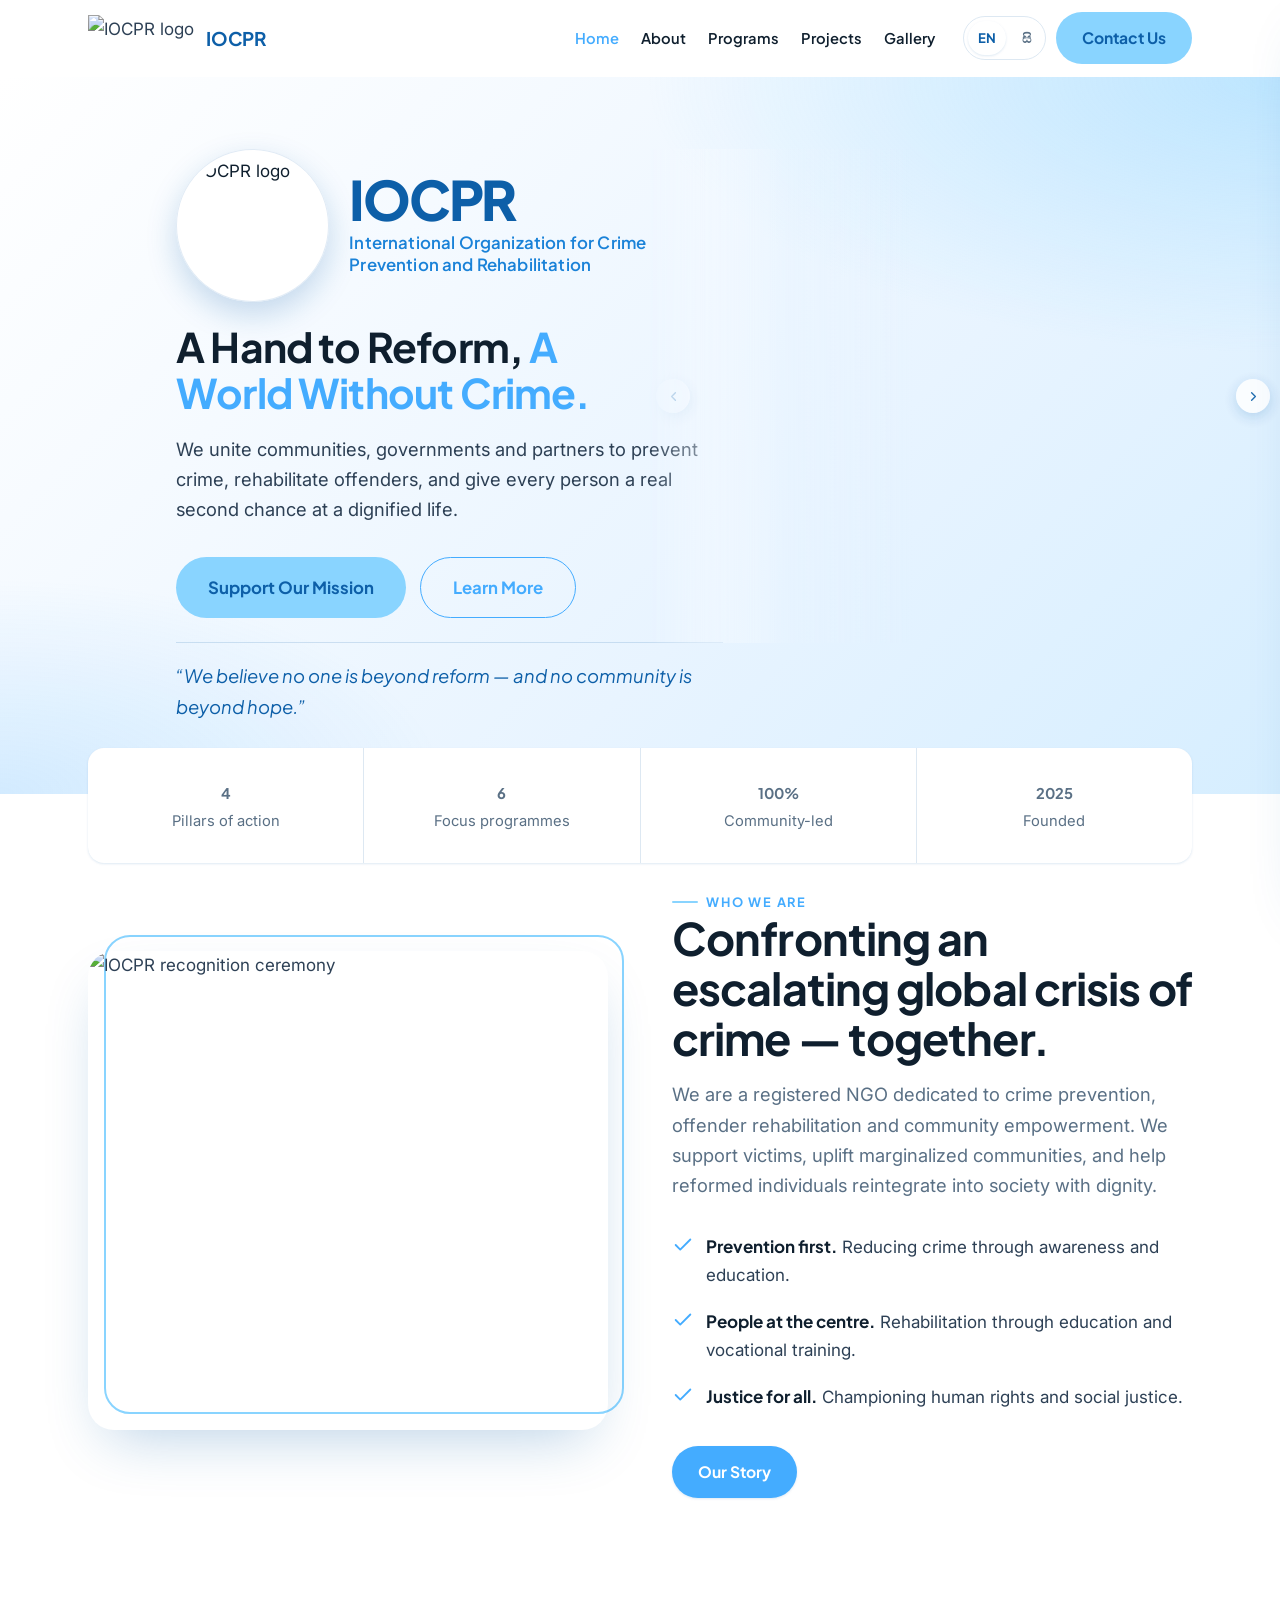
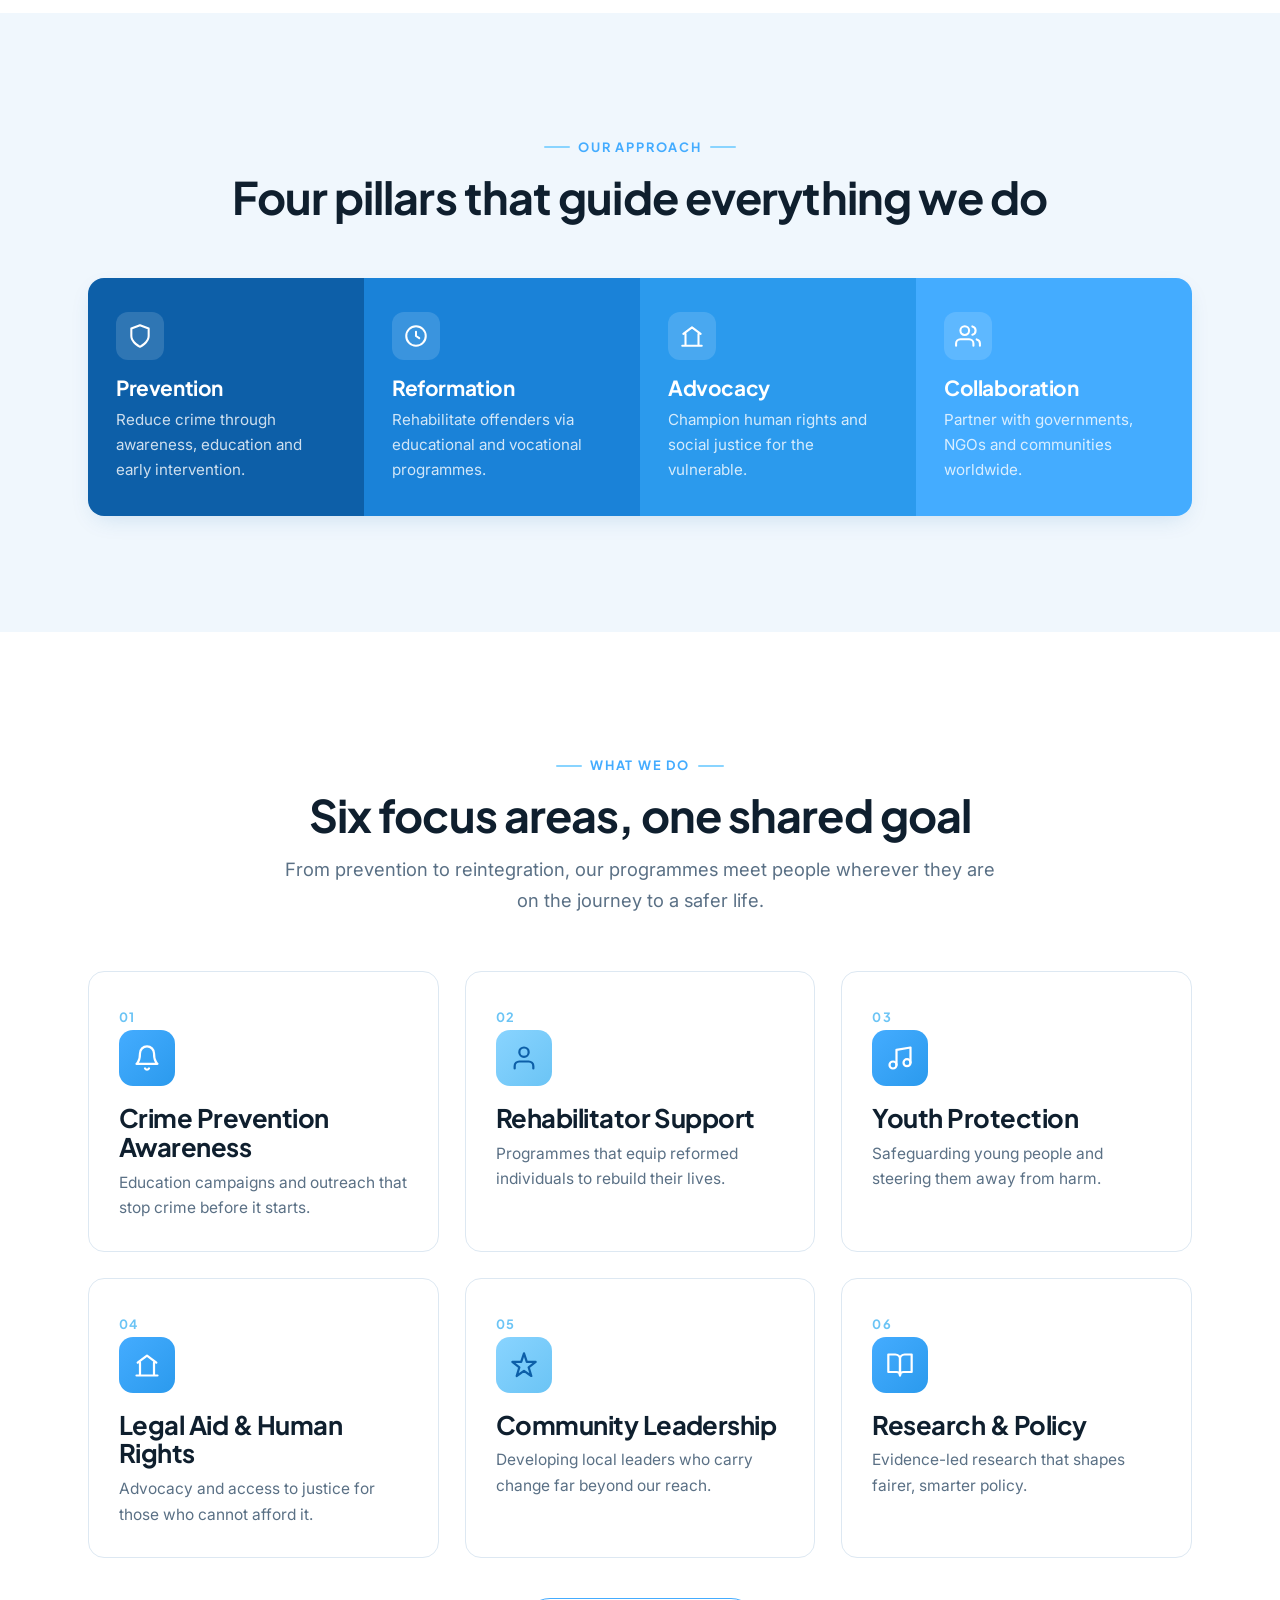
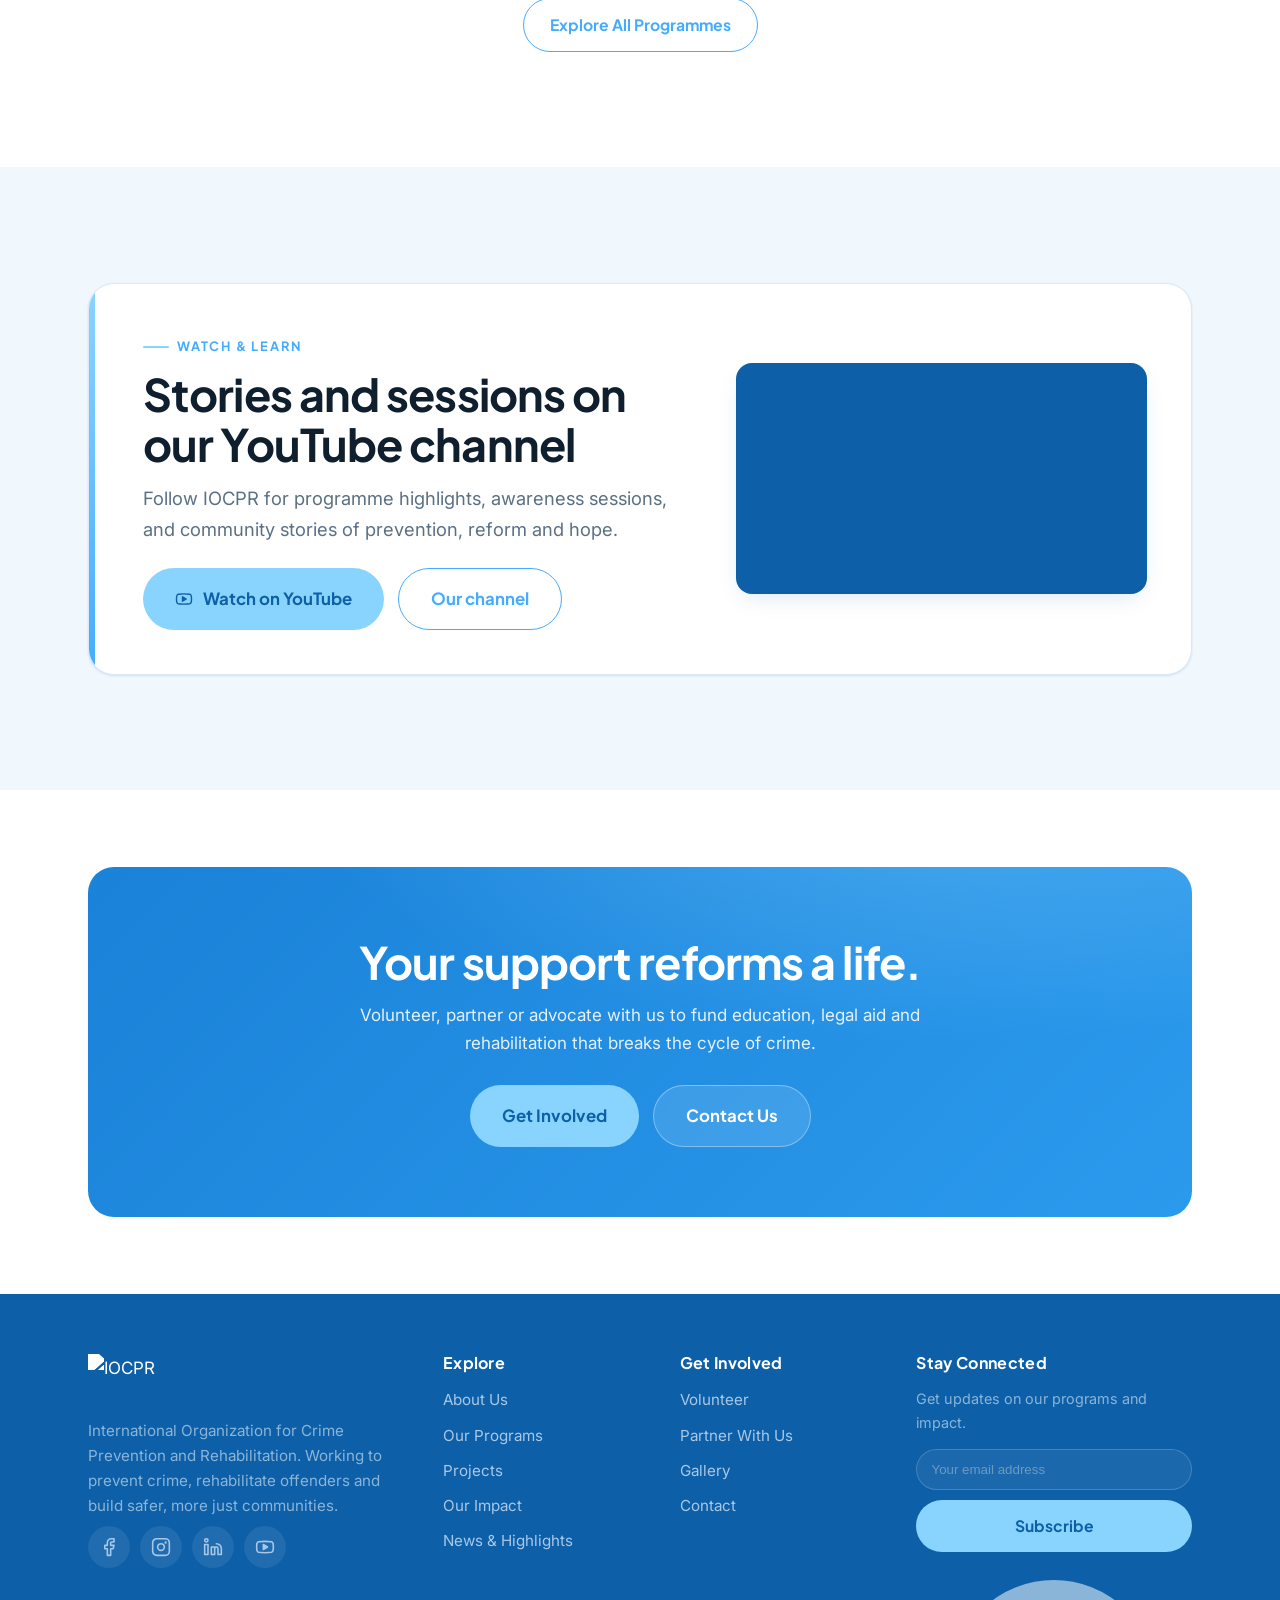
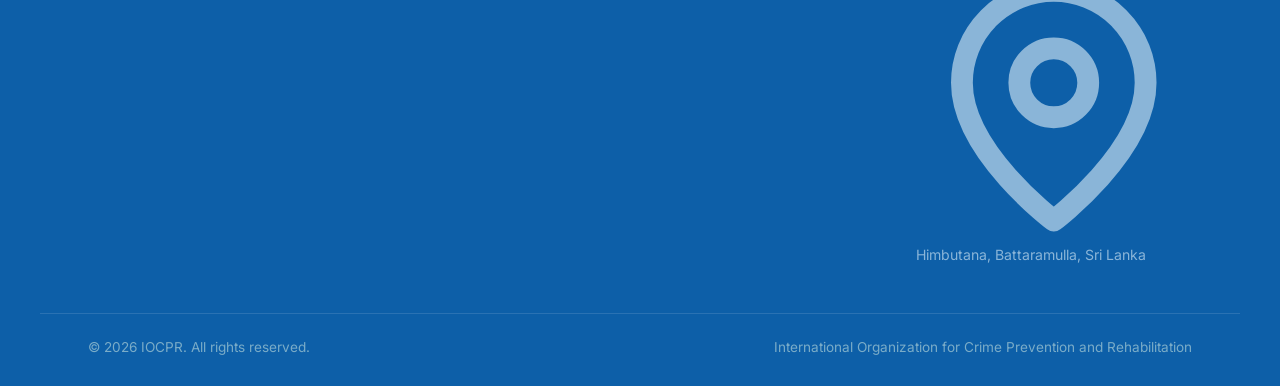
==== commit 310882b8: "Fix hero carousel tagging: hero-f1/f2 on Home, hero-1/2 on About. Parse featured and About-only hero" ====
--- a/index.html
+++ b/index.html
@@ -34,11 +34,7 @@
       </div>
       <div class="hero-frame reveal" data-d="1" data-hero-frame aria-label="Programme photos">
         <div class="hero-frame__viewport">
-          <div class="hero-frame__track" data-hero-track>
-            <figure class="hero-frame__slide is-active">
-              <img src="https://iocpr.com/wp-content/uploads/2026/03/WhatsApp-Image-2026-03-18-at-20.56.37.jpeg" alt="IOCPR community outreach programme" />
-            </figure>
-          </div>
+          <div class="hero-frame__track" data-hero-track></div>
         </div>
         <button type="button" class="hero-frame__btn hero-frame__btn--prev" aria-label="Previous photo">
           <svg viewBox="0 0 24 24" fill="none" stroke="currentColor" stroke-width="2.2" stroke-linecap="round" stroke-linejoin="round"><path d="M15 18l-6-6 6-6"/></svg>
@@ -68,7 +64,7 @@
   <section class="section" style="padding-top:20px">
     <div class="container split">
       <div class="media-frame reveal">
-        <img src="https://iocpr.com/wp-content/uploads/2026/03/WhatsApp-Image-2026-03-18-at-20.56.36.jpeg" alt="IOCPR rehabilitation and support programme" />
+        <img src="https://iocpr.com/wp-content/uploads/2026/07/law-lady.jpeg" alt="IOCPR recognition ceremony" data-alt-photo="lawlady" />
       </div>
       <div class="reveal" data-d="2">
         <span class="eyebrow">Who we are</span>
@@ -153,8 +149,8 @@
 
   <script src="assets/js/config.js"></script>
   <script src="assets/js/i18n.js?v=2"></script>
-  <script src="assets/js/wp.js?v=4"></script>
+  <script src="assets/js/wp.js?v=10"></script>
   <script src="assets/js/ui.js?v=4"></script>
-  <script src="assets/js/home.js?v=7"></script>
+  <script src="assets/js/home.js?v=11"></script>
 </body>
 </html>
--- a/assets/css/styles.css
+++ b/assets/css/styles.css
@@ -343,6 +343,34 @@
 }
 .hero-frame__dot.is-active { background: var(--accent); transform: scale(1.15); }
 
+/* About story: hero carousel in the split media slot */
+.hero-frame--story {
+  grid-column: auto;
+  grid-row: auto;
+  align-self: stretch;
+  aspect-ratio: 5 / 4.6;
+  min-height: 260px;
+  border-radius: var(--radius-lg);
+  box-shadow: var(--shadow-lg);
+  background: var(--surface-3);
+  -webkit-mask-image: none;
+  mask-image: none;
+}
+.hero-frame--story::before { display: none; }
+.hero-frame--story .hero-frame__viewport,
+.hero-frame--story .hero-frame__slide {
+  border-radius: var(--radius-lg);
+  background: var(--surface-3);
+}
+.hero-frame--story .hero-frame__slide img {
+  object-fit: contain;
+  object-position: center;
+  width: 100%;
+  height: 100%;
+}
+.hero-frame--story .hero-frame__btn { opacity: .95; }
+.hero-frame--story .hero-frame__dots { bottom: 14px; }
+
 /* page hero (inner pages) */
 .page-hero {
   color: #E8F4FF; padding-block: clamp(54px, 8vw, 96px); position: relative; overflow: hidden;
@@ -416,10 +444,11 @@
 }
 .project-card:hover { transform: translateY(-6px); box-shadow: var(--shadow-md); }
 .project-card .body { padding: 24px; display: flex; flex-direction: column; gap: 10px; flex: 1; }
-.project-card .body p { font-size: .95rem; color: var(--muted); }
+.project-card .body p { font-size: .95rem; color: var(--muted); line-height: 1.65; }
 .project-card .tag { align-self: flex-start; font-family: var(--font-head); font-size: .72rem; font-weight: 700; letter-spacing: .08em; text-transform: uppercase; color: var(--brand); background: var(--surface-3); padding: 5px 11px; border-radius: 999px; }
-.project-card h3 { font-size: 1.18rem; }
-.project-card .meta { font-size: .82rem; color: var(--muted); margin-top: auto; }
+.project-card h3 { font-size: 1.22rem; line-height: 1.3; color: var(--brand-900); }
+.project-card .meta { font-size: .82rem; color: var(--muted); margin-top: auto; padding-top: 6px; }
+.projects-grid { align-items: stretch; }
 
 .carousel {
   position: relative; background: var(--surface-3); aspect-ratio: 16 / 10; overflow: hidden;
@@ -645,6 +674,65 @@
 .info-item b { font-family:var(--font-head); color:var(--ink); display:block; }
 .info-item a, .info-item span { color:var(--muted); }
 .info-item a:hover { color:var(--brand); }
+
+/* ---------- Leadership messages (Chairman / Secretary General) ---------- */
+.sg-message {
+  padding: clamp(24px, 3.5vw, 40px);
+  background: #fff;
+  border: 1px solid var(--line);
+  border-radius: var(--radius-lg);
+  box-shadow: var(--shadow-sm);
+  border-left: 5px solid var(--brand);
+}
+.sg-message__layout {
+  display: grid;
+  grid-template-columns: minmax(180px, 260px) 1fr;
+  gap: clamp(22px, 3.5vw, 40px);
+  align-items: start;
+}
+.sg-message__photo {
+  margin: 0;
+  border-radius: var(--radius);
+  overflow: hidden;
+  box-shadow: var(--shadow-md);
+  background: var(--surface-3);
+  aspect-ratio: 4 / 5;
+}
+.sg-message__photo img {
+  width: 100%;
+  height: 100%;
+  object-fit: cover;
+  display: block;
+}
+.sg-message .section-head { margin-bottom: 16px; }
+.sg-message__body { max-width: none; }
+.sg-message__body p { color: var(--ink); margin-bottom: 16px; }
+.sg-message__body p:last-child { margin-bottom: 0; }
+.sg-message__body.is-collapsed p:not(:first-child) { display: none; }
+.sg-message__more { margin-top: 14px; }
+.sg-message__sign {
+  margin-top: 24px;
+  padding-top: 20px;
+  border-top: 1px solid var(--line);
+  display: grid;
+  gap: 4px;
+}
+.sg-message__sign strong {
+  font-family: var(--font-head);
+  font-size: 1.05rem;
+  color: var(--brand-900);
+}
+.sg-message__sign span {
+  color: var(--muted);
+  font-size: .95rem;
+}
+@media (max-width: 720px) {
+  .sg-message__layout { grid-template-columns: 1fr; }
+  .sg-message__photo {
+    max-width: 240px;
+    margin-inline: auto;
+  }
+}
 
 /* ---------- prose (WP content) ---------- */
 .prose { max-width: 760px; }
@@ -732,6 +820,17 @@
     -webkit-mask-image: linear-gradient(180deg, transparent 0%, #000 16%, #000 100%);
     mask-image: linear-gradient(180deg, transparent 0%, #000 16%, #000 100%);
   }
+  .hero-frame--story {
+    grid-column: auto;
+    grid-row: auto;
+    aspect-ratio: 5 / 4.6;
+    max-height: none;
+    min-height: 220px;
+    border-radius: var(--radius-lg);
+    -webkit-mask-image: none;
+    mask-image: none;
+  }
+  .hero-frame--story::before { display: none; }
   .hero-tagline {
     grid-column: 1;
     grid-row: 3;
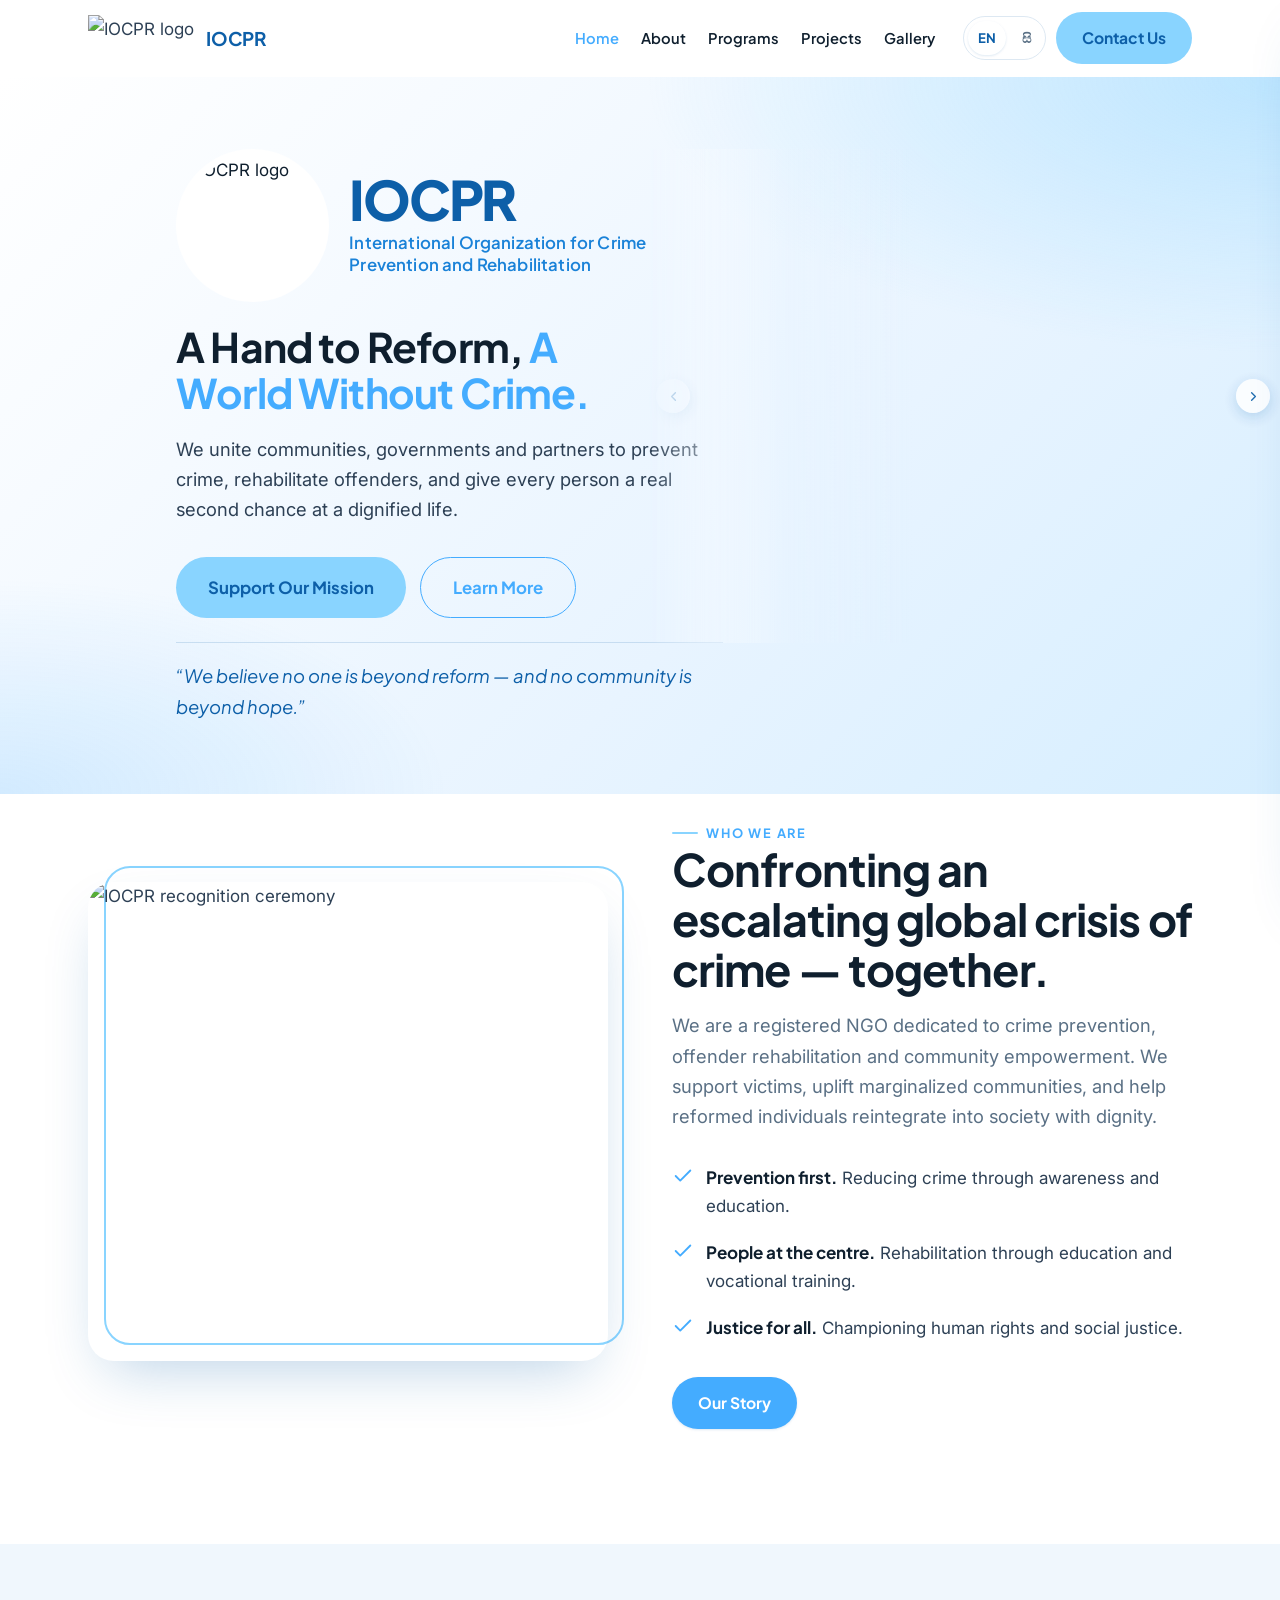
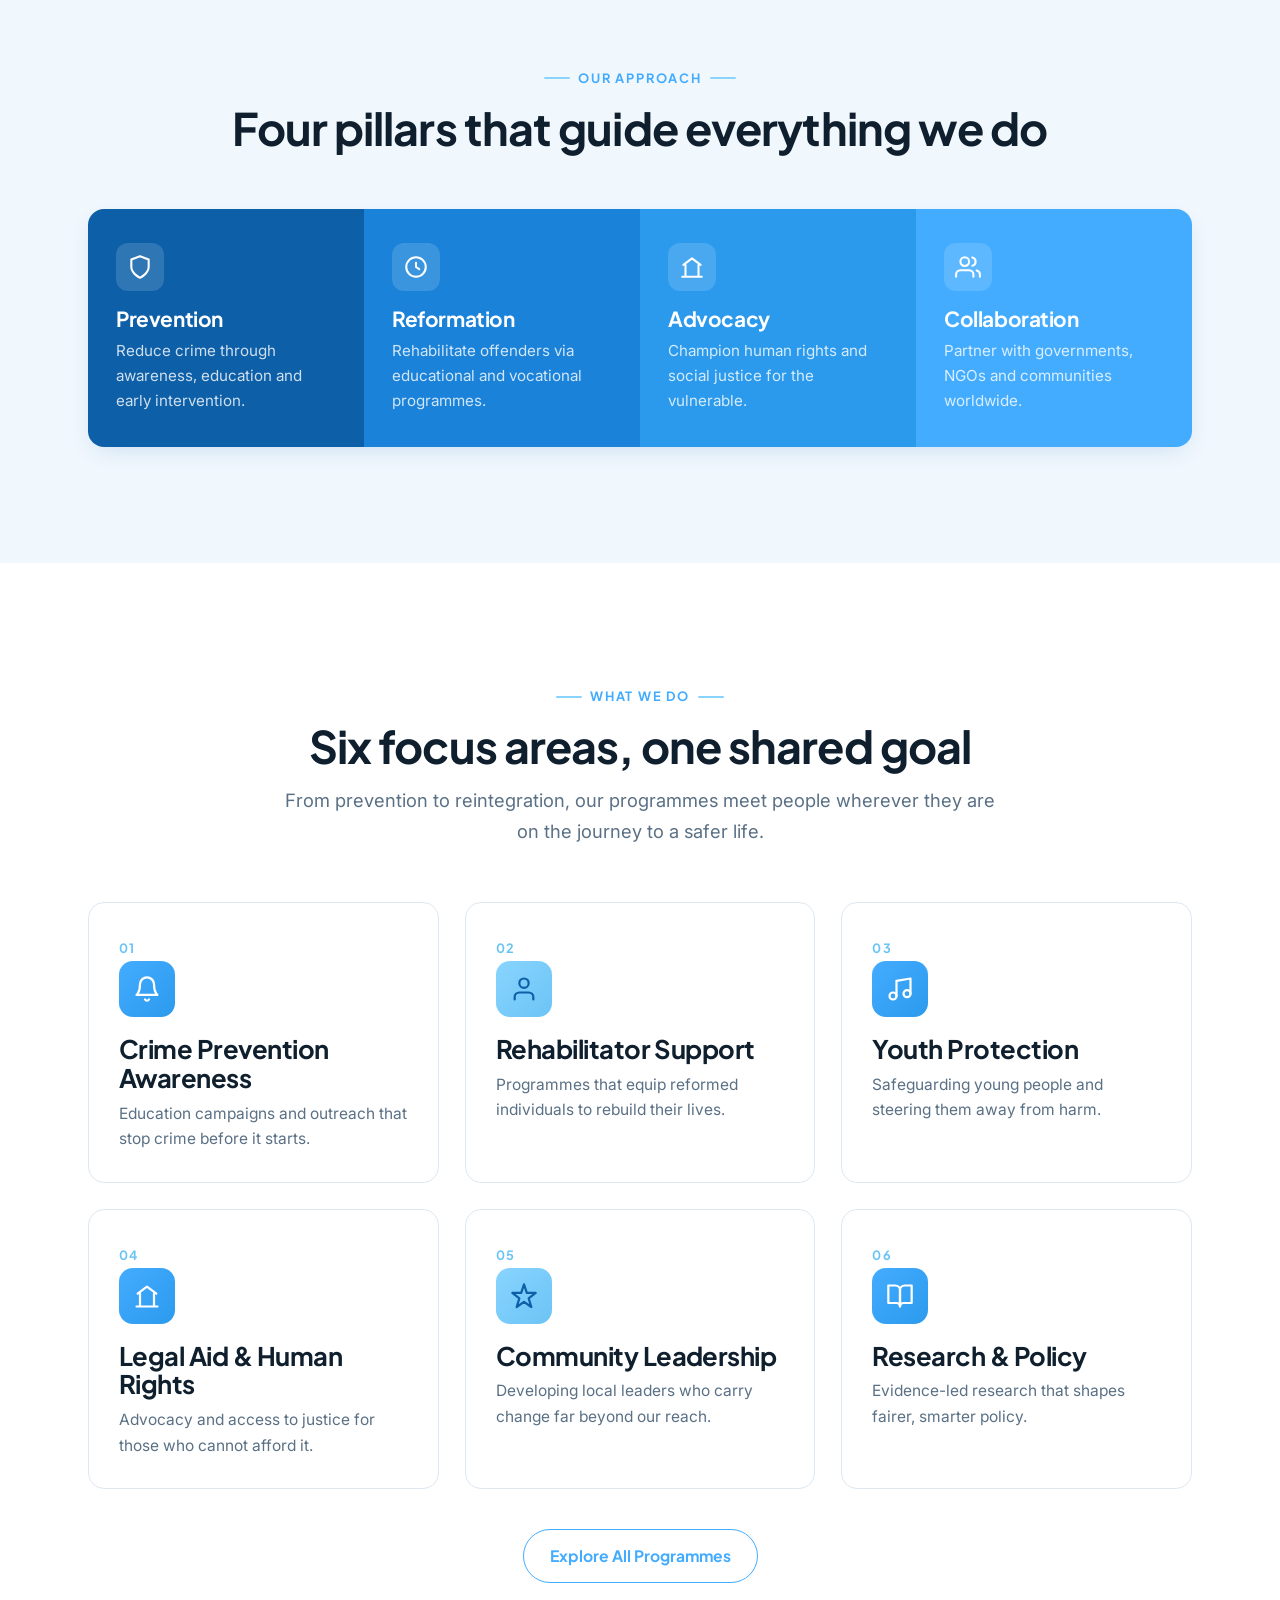
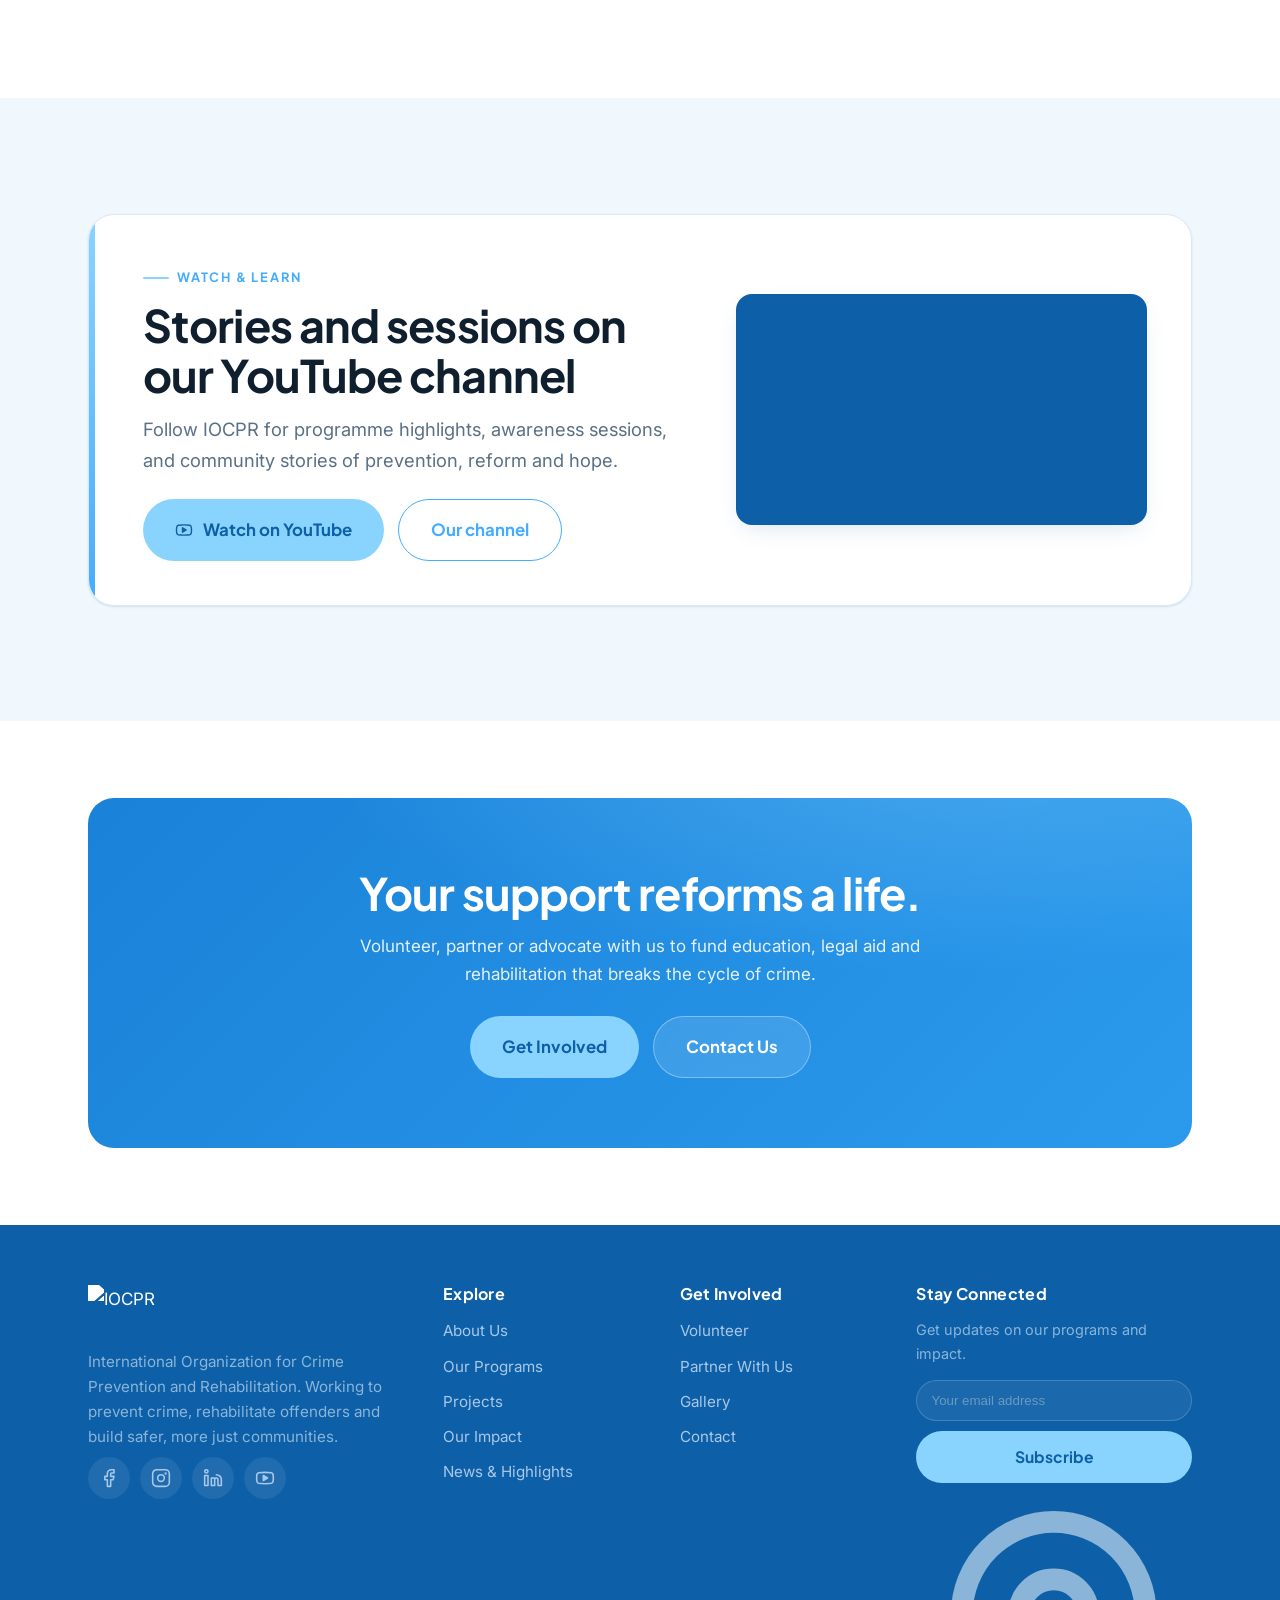
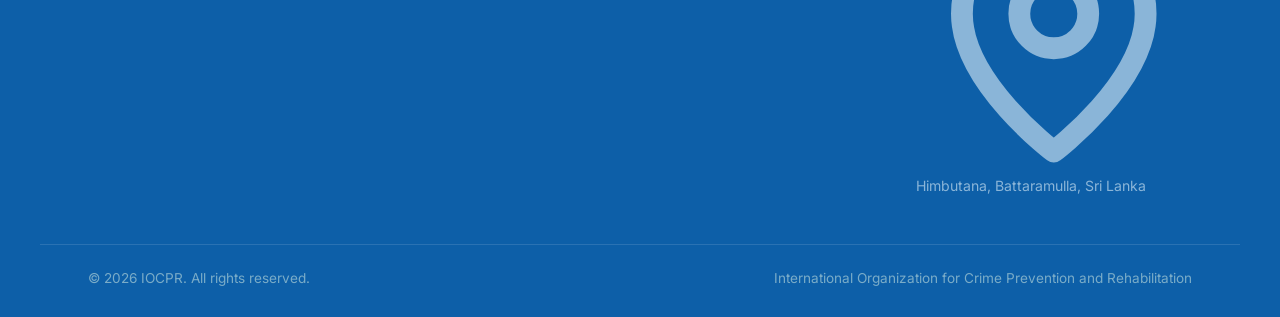
==== commit 36eec2f1: "Polish home hero: drop logo chrome, remove stats, fix mobile layout. Remove logo border/shadow and t" ====
--- a/index.html
+++ b/index.html
@@ -45,18 +45,6 @@
         <div class="hero-frame__dots" data-hero-dots hidden></div>
       </div>
       <p class="hero-tagline reveal">“We believe no one is beyond reform — and no community is beyond hope.”</p>
-    </div>
-  </section>
-
-  <!-- ===================== STATS ===================== -->
-  <section class="section--tight stats-band">
-    <div class="container">
-      <div class="stats reveal">
-        <div class="stat"><b><span data-count="4">0</span></b><span>Pillars of action</span></div>
-        <div class="stat"><b><span data-count="6">0</span></b><span>Focus programmes</span></div>
-        <div class="stat"><b><span data-count="100" data-suffix="%">0</span></b><span>Community-led</span></div>
-        <div class="stat"><b><span data-count="2025">0</span></b><span>Founded</span></div>
-      </div>
     </div>
   </section>
 
--- a/assets/css/styles.css
+++ b/assets/css/styles.css
@@ -239,8 +239,6 @@
   flex: none; width: 28%; max-width: 28%; height: auto;
   aspect-ratio: 1; object-fit: contain; border-radius: 50%;
   background: rgba(255,255,255,.96); padding: 7px;
-  box-shadow: 0 12px 30px rgba(13, 95, 168, .22);
-  border: 1px solid rgba(13, 95, 168, .12);
 }
 .hero-brand__text {
   flex: 1 1 0; display: flex; flex-direction: column; gap: 6px; min-width: 0;
@@ -808,18 +806,25 @@
     grid-row: 1;
     max-width: 100%;
     margin-left: 0;
+    position: relative;
+    z-index: 2;
+    background: transparent;
   }
   .hero-frame {
     grid-column: 1;
     grid-row: 2;
+    position: relative;
+    z-index: 1;
     height: auto;
     min-height: 220px;
     aspect-ratio: 16 / 10;
-    max-height: 300px;
-    border-radius: 0;
-    -webkit-mask-image: linear-gradient(180deg, transparent 0%, #000 16%, #000 100%);
-    mask-image: linear-gradient(180deg, transparent 0%, #000 16%, #000 100%);
+    max-height: 320px;
+    border-radius: var(--radius);
+    overflow: hidden;
+    -webkit-mask-image: none;
+    mask-image: none;
   }
+  .hero-frame::before { display: none; }
   .hero-frame--story {
     grid-column: auto;
     grid-row: auto;
@@ -837,14 +842,8 @@
     margin-left: 0;
     margin-top: 10px;
     max-width: 100%;
-  }
-  .hero-frame::before {
-    background: linear-gradient(
-      180deg,
-      #F5FAFF 0%,
-      rgba(245,250,255,.7) 12%,
-      transparent 36%
-    );
+    position: relative;
+    z-index: 2;
   }
   .hero-frame__btn--prev { left: 12px; right: auto; }
   .hero-frame__btn--next { left: auto; right: 12px; }
